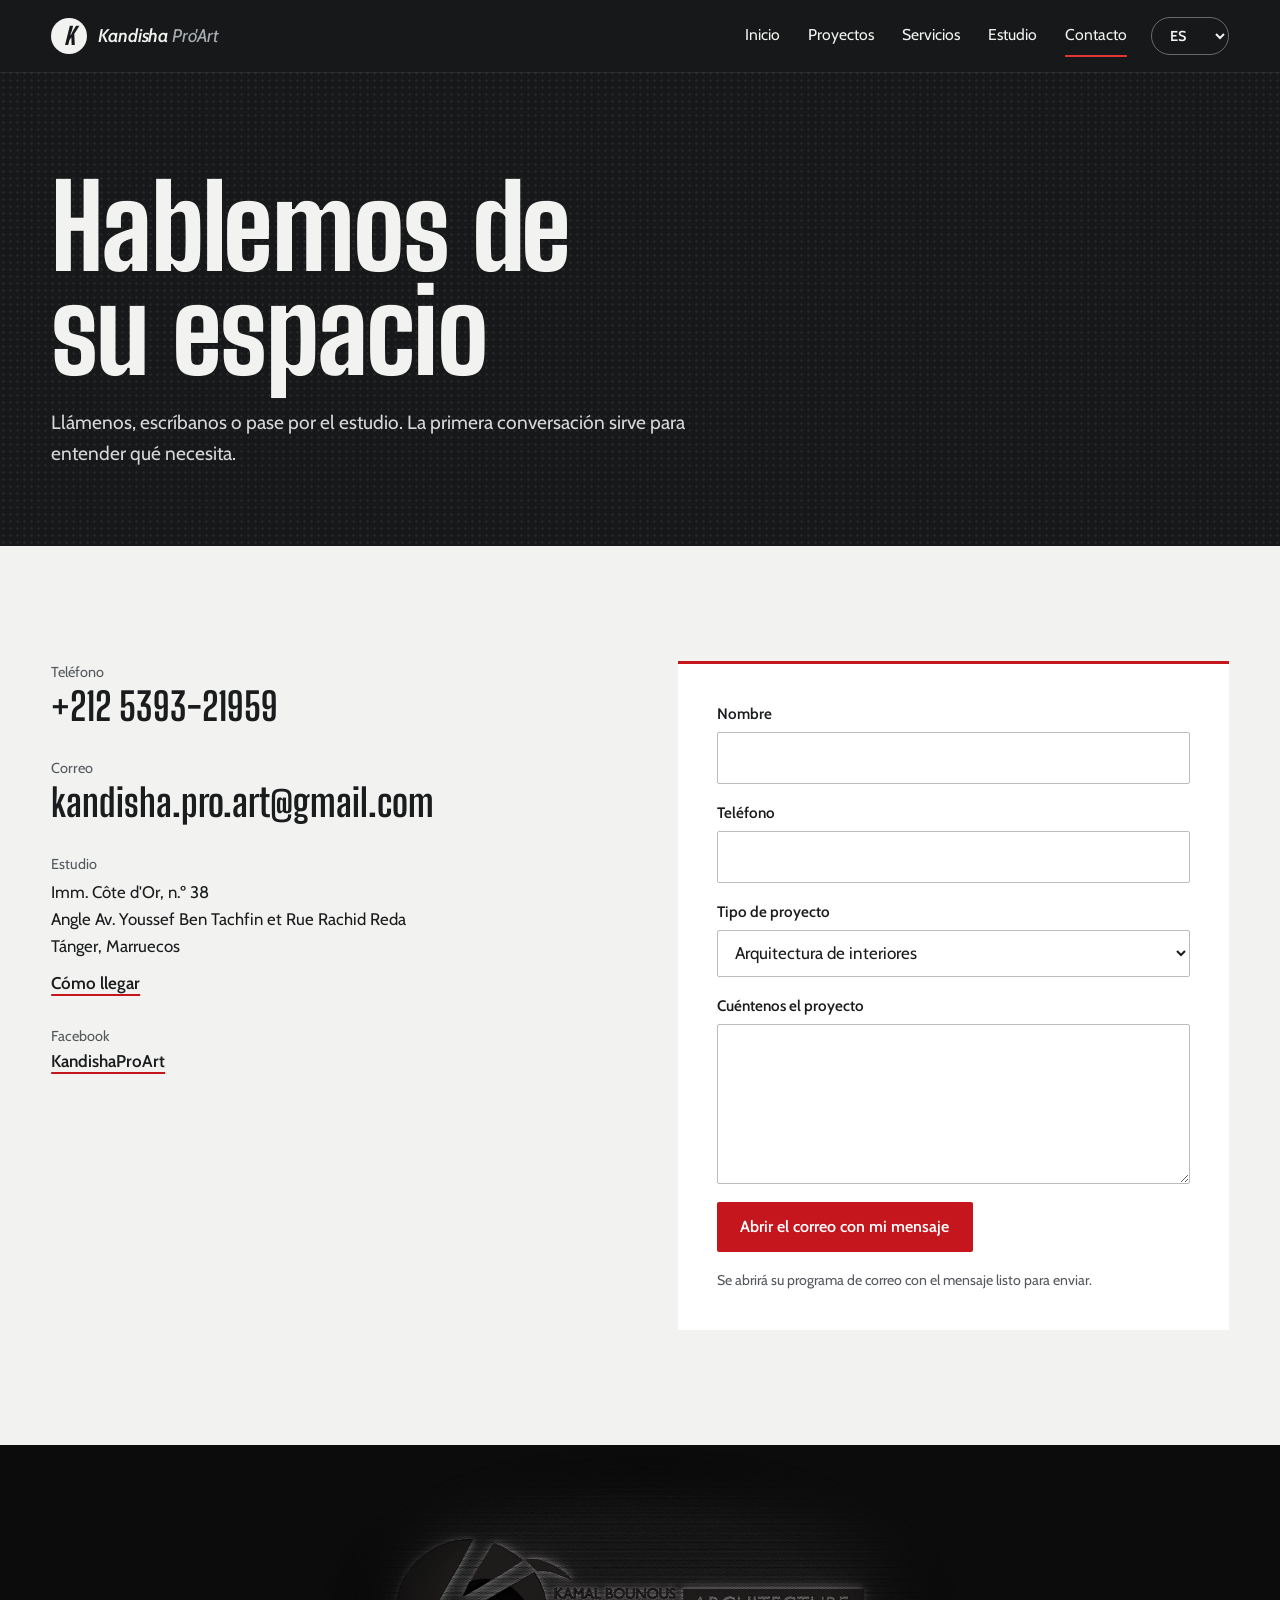
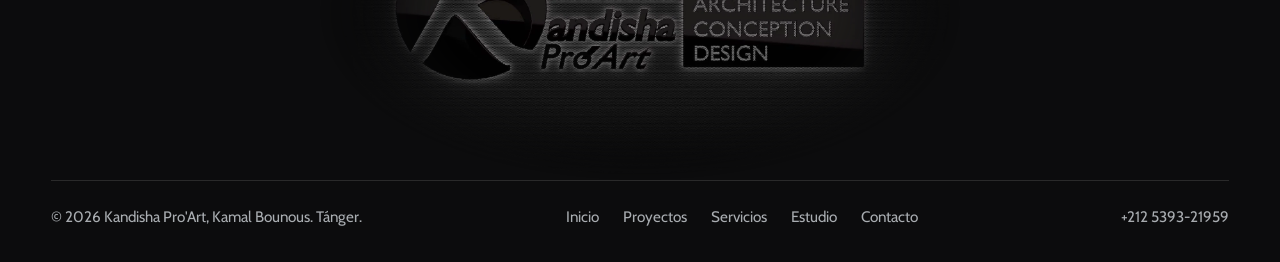
==== contacto.html @ 00650d78 "Web de Kandisha Pro'Art: cinco páginas, galería con visor y tres idiomas Sitio estático en español, " ====
<!doctype html>
<html lang="es">
<head>
<meta charset="utf-8">
<meta name="viewport" content="width=device-width, initial-scale=1">
<title>Contacto — Kandisha Pro'Art</title>
<meta name="description" content="Teléfono, correo y dirección de Kandisha Pro'Art en Tánger.">
<link rel="preconnect" href="https://fonts.googleapis.com">
<link rel="preconnect" href="https://fonts.gstatic.com" crossorigin>
<link href="https://fonts.googleapis.com/css2?family=Big+Shoulders+Display:wght@500;700;800&family=Cabin:ital,wght@0,400;0,500;0,600;1,400&family=Noto+Kufi+Arabic:wght@400;600;800&display=swap" rel="stylesheet">
<link rel="stylesheet" href="css/styles.css">
</head>
<body>
<a class="saltar" href="#contenido" data-i18n="skip">Saltar al contenido</a>

<header class="cabecera" id="cabecera">
  <a class="marca" href="index.html" aria-label="Kandisha Pro'Art, inicio">
    <span class="marca-k" aria-hidden="true">K</span>
    <span class="marca-texto">Kandisha <em>Pro'Art</em></span>
  </a>
  <nav class="nav" id="nav" aria-label="Principal">
    <a href="index.html" data-i18n="nav.home">Inicio</a>
    <a href="proyectos.html" data-i18n="nav.projects">Proyectos</a>
    <a href="servicios.html" data-i18n="nav.services">Servicios</a>
    <a href="estudio.html" data-i18n="nav.studio">Estudio</a>
    <a href="contacto.html" aria-current="page" data-i18n="nav.contact">Contacto</a>
  </nav>
  <select class="idioma" id="idioma" aria-label="Idioma / Langue / اللغة">
    <option value="es">ES</option>
    <option value="fr">FR</option>
    <option value="ar">عربي</option>
  </select>
  <button class="menu-boton" id="menu-boton" type="button" aria-expanded="false" aria-controls="nav" data-i18n="menu">Menú</button>
</header>

<main id="contenido">
  <section class="cabeza-pagina malla">
    <h1 data-i18n="con.h1">Hablemos de su espacio</h1>
    <p data-i18n="con.lead">Llámenos, escríbanos o pase por el estudio. La primera conversación sirve para entender qué necesita.</p>
  </section>

  <section class="seccion contacto">
    <ul class="contacto-lista">
      <li>
        <span data-i18n="con.phone">Teléfono</span>
        <a class="dato" href="tel:+212539321959">+212 5393-21959</a>
      </li>
      <li>
        <span data-i18n="con.mail">Correo</span>
        <a class="dato" href="mailto:kandisha.pro.art@gmail.com">kandisha.pro.art@gmail.com</a>
      </li>
      <li>
        <span data-i18n="con.addr">Estudio</span>
        <address>Imm. Côte d'Or, n.º 38<br>Angle Av. Youssef Ben Tachfin et Rue Rachid Reda<br><span data-i18n="con.city">Tánger, Marruecos</span></address>
        <a class="enlace" href="https://www.google.com/maps/search/?api=1&amp;query=Imm+C%C3%B4te+d%27Or+Avenue+Youssef+Ben+Tachfine+Tanger" target="_blank" rel="noopener" data-i18n="con.map">Cómo llegar</a>
      </li>
      <li>
        <span>Facebook</span>
        <a class="enlace" href="https://www.facebook.com/KandishaProArt/" target="_blank" rel="noopener">KandishaProArt</a>
      </li>
    </ul>

    <form class="formulario" id="formulario" novalidate>
      <div class="campo">
        <label for="f-nombre" data-i18n="form.name">Nombre</label>
        <input id="f-nombre" name="nombre" type="text" autocomplete="name" required>
      </div>
      <div class="campo">
        <label for="f-tel" data-i18n="form.tel">Teléfono</label>
        <input id="f-tel" name="telefono" type="tel" autocomplete="tel">
      </div>
      <div class="campo">
        <label for="f-tipo" data-i18n="form.type">Tipo de proyecto</label>
        <select id="f-tipo" name="tipo">
          <option data-i18n="s1.t">Arquitectura de interiores</option>
          <option data-i18n="s2.t">Diseño exterior</option>
          <option data-i18n="s3.t">Realización 3D</option>
          <option data-i18n="s4.t">Decoración</option>
          <option data-i18n="s5.t">Exposiciones</option>
          <option data-i18n="s6.t">Diseño web</option>
        </select>
      </div>
      <div class="campo">
        <label for="f-msg" data-i18n="form.msg">Cuéntenos el proyecto</label>
        <textarea id="f-msg" name="mensaje" rows="5" required></textarea>
      </div>
      <p class="form-error" id="form-error" role="alert" hidden data-i18n="form.error">Escriba su nombre y unas líneas sobre el proyecto.</p>
      <button class="boton boton-sello" type="submit" data-i18n="form.send">Abrir el correo con mi mensaje</button>
      <p class="form-nota" data-i18n="form.note">Se abrirá su programa de correo con el mensaje listo para enviar.</p>
    </form>
  </section>
</main>

<footer class="pie">
  <img class="pie-logo" src="assets/logo-kandisha.webp" width="2000" height="1047" loading="lazy" alt="Kamal Bounous, Kandisha Pro'Art: architecture, conception, design">
  <div class="pie-fila">
    <span data-i18n="foot">© 2026 Kandisha Pro'Art, Kamal Bounous. Tánger.</span>
    <nav class="pie-nav" aria-label="Pie">
      <a href="index.html" data-i18n="nav.home">Inicio</a>
      <a href="proyectos.html" data-i18n="nav.projects">Proyectos</a>
      <a href="servicios.html" data-i18n="nav.services">Servicios</a>
      <a href="estudio.html" data-i18n="nav.studio">Estudio</a>
      <a href="contacto.html" data-i18n="nav.contact">Contacto</a>
    </nav>
    <a href="tel:+212539321959">+212 5393-21959</a>
  </div>
</footer>

<script src="js/textos-fr.js" defer></script>
<script src="js/textos-ar.js" defer></script>
<script src="js/main.js" defer></script>
</body>
</html>
---- css/styles.css ----
/* Kandisha Pro'Art
   Carbón y malla perforada del logotipo, blanco de cal de Tánger, acero y rojo de sello. */

:root {
  --carbon: #17181a;
  --cal: #f2f3f1;
  --cal-2: #e4e6e3;
  --acero: #a9adb1;
  --tinta: #1b1c1e;
  --tinta-suave: #54585d;
  --sello: #c4161c;
  --sello-claro: #e2353a;

  --display: "Big Shoulders Display", "Arial Narrow", sans-serif;
  --texto: "Cabin", "Gill Sans", "Trebuchet MS", sans-serif;

  --borde: clamp(1.25rem, 4vw, 4rem);
  --ancho: 82rem;
  --lado: max(var(--borde), calc((100vw - var(--ancho)) / 2 + var(--borde)));
}

*, *::before, *::after { box-sizing: border-box; }

html { scroll-behavior: smooth; scroll-padding-top: 4.5rem; }

body {
  margin: 0;
  background: var(--cal);
  color: var(--tinta);
  font-family: var(--texto);
  font-size: 1.0625rem;
  line-height: 1.6;
  -webkit-font-smoothing: antialiased;
}

img { display: block; max-width: 100%; height: auto; }

h1, h2, h3 {
  font-family: var(--display);
  font-weight: 800;
  line-height: 0.95;
  margin: 0;
  text-wrap: balance;
}
h2 { font-size: clamp(2.5rem, 6vw, 4.75rem); letter-spacing: -0.01em; }

p { margin: 0; max-width: 62ch; }
a { color: inherit; }

:focus-visible { outline: 3px solid var(--sello-claro); outline-offset: 3px; }

.saltar {
  position: absolute;
  inset-inline-start: 1rem;
  top: -4rem;
  z-index: 100;
  background: var(--cal);
  color: var(--tinta);
  padding: 0.6rem 1rem;
}
.saltar:focus { top: 1rem; }

/* La malla perforada del logotipo */
.malla {
  background-color: var(--carbon);
  background-image: radial-gradient(rgba(255, 255, 255, 0.06) 1px, transparent 1.5px);
  background-size: 7px 7px;
  color: var(--cal);
}

.seccion { padding: clamp(4rem, 9vw, 7.5rem) var(--lado); }
.seccion-blanca { background: #fff; }

.enlace {
  font-weight: 600;
  text-decoration-color: var(--sello);
  text-decoration-thickness: 2px;
  text-underline-offset: 0.3em;
}
.enlace:hover { color: var(--sello); }
.malla .enlace:hover { color: #fff; text-decoration-color: var(--sello-claro); }

/* ---------- Cabecera ---------- */

.cabecera {
  position: fixed;
  inset: 0 0 auto 0;
  z-index: 50;
  display: flex;
  align-items: center;
  gap: 1.5rem;
  padding: 0.9rem var(--borde);
  color: var(--cal);
  background: rgba(23, 24, 26, 0.96);
  box-shadow: 0 1px 0 rgba(255, 255, 255, 0.08);
}

.marca {
  display: flex;
  align-items: center;
  gap: 0.65rem;
  text-decoration: none;
  margin-inline-end: auto;
}
.marca-k {
  display: grid;
  place-items: center;
  width: 2.25rem;
  height: 2.25rem;
  border-radius: 50%;
  background: var(--cal);
  color: var(--carbon);
  font-family: var(--display);
  font-weight: 800;
  font-size: 1.5rem;
  font-style: italic;
  line-height: 1;
}
.marca-texto { font-weight: 600; font-style: italic; font-size: 1.15rem; letter-spacing: -0.01em; }
.marca-texto em { font-weight: 400; color: var(--acero); }

.nav { display: flex; gap: 1.75rem; }
.nav a {
  text-decoration: none;
  font-size: 0.98rem;
  padding: 0.5rem 0;
  border-bottom: 2px solid transparent;
}
.nav a:hover, .nav a[aria-current="page"] { border-bottom-color: var(--sello-claro); }

.idioma option { color: #111; background: #fff; }
select.idioma { padding-inline: 0.9rem 0.6rem; }

.idioma, .menu-boton {
  font: 600 0.9rem var(--texto);
  color: inherit;
  background: none;
  border: 1px solid rgba(255, 255, 255, 0.35);
  border-radius: 999px;
  padding: 0.5rem 1rem;
  cursor: pointer;
}
.idioma:hover, .menu-boton:hover { border-color: var(--cal); }
.menu-boton { display: none; }

/* ---------- Botones ---------- */

.boton {
  display: inline-block;
  font: 600 1rem var(--texto);
  text-decoration: none;
  padding: 0.9rem 1.4rem;
  border-radius: 2px;
  border: 1.5px solid transparent;
  cursor: pointer;
  transition: background-color 0.15s, border-color 0.15s;
}
.boton-sello { background: var(--sello); color: #fff; }
.boton-sello:hover { background: #a51217; }
.boton-linea { border-color: rgba(255, 255, 255, 0.4); color: var(--cal); }
.boton-linea:hover { border-color: var(--cal); }
.acciones { display: flex; flex-wrap: wrap; gap: 0.75rem; margin-top: 2rem; }

/* ---------- Portada (inicio) ---------- */

.portada {
  display: grid;
  grid-template-columns: minmax(0, 5fr) minmax(0, 7fr);
  min-height: 100svh;
}
.portada-texto {
  align-self: end;
  padding-block: 7rem clamp(2.5rem, 6vh, 4rem);
  padding-inline: var(--borde) clamp(1.5rem, 3vw, 3rem);
}
.portada h1 {
  font-size: clamp(3.25rem, 6.6vw, 6.75rem);
  line-height: 0.9;
  letter-spacing: -0.015em;
}
.portada-sub { margin-top: 1.5rem; font-size: 1.15rem; color: #d5d7d9; max-width: 30rem; }
.portada-foto { margin: 0; position: relative; min-height: 20rem; }
.portada-foto img { position: absolute; inset: 0; width: 100%; height: 100%; object-fit: cover; }

/* ---------- Cabeza de páginas interiores ---------- */

.cabeza-pagina { padding: clamp(8rem, 16vw, 11rem) var(--lado) clamp(3rem, 6vw, 5rem); }
.cabeza-pagina h1 {
  font-size: clamp(3.25rem, 9vw, 7.5rem);
  line-height: 0.9;
  letter-spacing: -0.015em;
  max-width: 14ch;
}
.cabeza-pagina p { margin-top: 1.5rem; font-size: 1.2rem; color: #d5d7d9; max-width: 52ch; }

/* ---------- Declaración ---------- */

.declaracion {
  display: grid;
  grid-template-columns: minmax(0, 7fr) minmax(0, 5fr);
  gap: clamp(2rem, 5vw, 5rem);
  align-items: end;
}
.declaracion-frase {
  font-family: var(--display);
  font-weight: 700;
  font-size: clamp(2.25rem, 5.2vw, 4.5rem);
  line-height: 1;
  max-width: 16ch;
  text-wrap: balance;
}
.declaracion-texto { color: var(--tinta-suave); font-size: 1.15rem; }

/* ---------- Encabezado de sección con enlace ---------- */

.fila-titulo {
  display: flex;
  flex-wrap: wrap;
  align-items: end;
  justify-content: space-between;
  gap: 1.25rem 2rem;
  margin-bottom: clamp(2rem, 4vw, 3rem);
}

/* ---------- Obras ---------- */

.obra { margin: 0; }
.obra[hidden] { display: none; }
.obra img { width: 100%; object-fit: cover; background: var(--cal-2); }
.obra figcaption {
  display: flex;
  justify-content: space-between;
  align-items: baseline;
  gap: 0.25rem 1rem;
  padding: 0.7rem 0 0.5rem;
  font-weight: 600;
  line-height: 1.3;
}
.obra figcaption small { font-weight: 400; font-size: 0.88rem; color: var(--tinta-suave); white-space: nowrap; }

.obras-grandes {
  display: grid;
  grid-template-columns: repeat(2, minmax(0, 1fr));
  gap: 1rem 0.75rem;
}
.obras-grandes .obra img { aspect-ratio: 5 / 4; }
.obras-grandes .obra-panoramica { grid-column: 1 / -1; }
.obras-grandes .obra-panoramica img { aspect-ratio: 16 / 9; }

.obras-pequenas {
  display: grid;
  grid-template-columns: repeat(5, minmax(0, 1fr));
  gap: 1rem 0.75rem;
  margin-top: 1.5rem;
}
.obras-pequenas .obra img { aspect-ratio: 1; }
.obras-pequenas .obra figcaption { display: block; font-size: 0.95rem; }
.obras-pequenas .obra figcaption small { display: block; }

.filtros { display: flex; flex-wrap: wrap; gap: 0.5rem; }
.filtro {
  font: 600 0.98rem var(--texto);
  color: var(--tinta);
  background: none;
  border: 1.5px solid #c9ccce;
  border-radius: 999px;
  padding: 0.6rem 1.2rem;
  cursor: pointer;
}
.filtro:hover { border-color: var(--tinta); }
.filtro[aria-pressed="true"] { background: var(--tinta); border-color: var(--tinta); color: #fff; }

/* ---------- Servicios ---------- */

.servicios-lista {
  list-style: none;
  margin: 0;
  padding: 0;
  border-top: 2px solid var(--tinta);
}
.servicios-lista li {
  display: grid;
  grid-template-columns: minmax(0, 7fr) minmax(0, 5fr);
  gap: clamp(1rem, 5vw, 5rem);
  align-items: baseline;
  padding: 1.5rem 0;
  border-bottom: 1px solid var(--cal-2);
}
.servicios-lista h3 { font-size: clamp(1.9rem, 4vw, 3.25rem); font-weight: 700; line-height: 1; }
.servicios-lista p { color: var(--tinta-suave); }

.servicio {
  display: grid;
  grid-template-columns: minmax(0, 5fr) minmax(0, 4fr) minmax(0, 3fr);
  gap: clamp(1.25rem, 4vw, 4rem);
  align-items: start;
  padding: clamp(2rem, 4vw, 3rem) 0;
  border-top: 1px solid #c9ccce;
}
.servicio:first-child { border-top: 2px solid var(--tinta); }
.servicio h2 { font-size: clamp(2.25rem, 4.6vw, 3.75rem); font-weight: 700; }
.servicio p { color: var(--tinta-suave); }
.servicio ul { margin: 0; padding: 0; list-style: none; }
.servicio ul li { padding: 0.45rem 0; border-bottom: 1px solid var(--cal-2); font-weight: 500; }
.servicio ul li:first-child { padding-top: 0; }

/* ---------- Proceso ---------- */

.pasos {
  list-style: none;
  counter-reset: paso;
  display: grid;
  grid-template-columns: repeat(4, minmax(0, 1fr));
  gap: clamp(1.25rem, 3vw, 2.5rem);
  margin: clamp(2.5rem, 5vw, 4rem) 0 0;
  padding: 0;
}
.pasos li { counter-increment: paso; border-top: 1px solid rgba(255, 255, 255, 0.3); padding-top: 1rem; }
.pasos li::before {
  content: counter(paso);
  display: block;
  font-family: var(--display);
  font-weight: 500;
  font-size: clamp(3.5rem, 6vw, 5.5rem);
  line-height: 1;
  color: var(--acero);
}
.pasos h3 { font-size: 1.9rem; font-weight: 700; margin: 0.75rem 0 0.5rem; }
.pasos p { color: #c9cccf; font-size: 1rem; }

/* ---------- Estudio ---------- */

.estudio {
  display: grid;
  grid-template-columns: minmax(0, 7fr) minmax(0, 4fr);
  gap: clamp(2rem, 6vw, 6rem);
  align-items: center;
}
.estudio h2 { max-width: 14ch; }
.estudio-texto > p { margin-top: 1.5rem; font-size: 1.15rem; color: var(--tinta-suave); }
.datos { display: flex; flex-wrap: wrap; gap: 2rem 3.5rem; margin: 2.5rem 0 2rem; }
.datos dt { font-family: var(--display); font-weight: 800; font-size: clamp(3rem, 6vw, 4.5rem); line-height: 1; }
.datos dd { margin: 0.4rem 0 0; max-width: 17ch; color: var(--tinta-suave); }
.sello { width: min(100%, 22rem); justify-self: center; mix-blend-mode: multiply; transform: rotate(-7deg); }

.principios {
  display: grid;
  grid-template-columns: repeat(3, minmax(0, 1fr));
  gap: clamp(1.5rem, 4vw, 3.5rem);
  margin-top: clamp(2rem, 4vw, 3rem);
}
.principios h3 { font-size: clamp(1.75rem, 3vw, 2.4rem); font-weight: 700; line-height: 1; }
.principios p { margin-top: 0.75rem; color: var(--tinta-suave); }

.foto-ancha { margin: 0; }
.foto-ancha img { width: 100%; aspect-ratio: 16 / 8; object-fit: cover; }

/* ---------- Llamada final ---------- */

.llamada {
  display: flex;
  flex-wrap: wrap;
  align-items: end;
  justify-content: space-between;
  gap: 2rem 3rem;
}
.llamada p { margin-top: 1.25rem; color: #d5d7d9; max-width: 44ch; }
.llamada-tel {
  display: block;
  font-family: var(--display);
  font-weight: 700;
  font-size: clamp(2rem, 4vw, 3rem);
  line-height: 1.1;
  text-decoration: none;
  margin-bottom: 1.25rem;
}
.llamada-tel:hover { color: #fff; }

/* ---------- Contacto ---------- */

.contacto {
  display: grid;
  grid-template-columns: minmax(0, 1fr) minmax(0, 1fr);
  gap: clamp(2.5rem, 6vw, 6rem);
}
.contacto-lista { list-style: none; margin: 0; padding: 0; display: grid; gap: 1.75rem; align-content: start; }
.contacto-lista > li > span { display: block; font-size: 0.9rem; color: var(--tinta-suave); }
.contacto-lista a.dato {
  font-family: var(--display);
  font-weight: 700;
  font-size: clamp(1.6rem, 3vw, 2.4rem);
  line-height: 1.15;
  text-decoration: none;
  overflow-wrap: anywhere;
}
.contacto-lista a.dato:hover { color: var(--sello); }
.contacto-lista address { font-style: normal; font-size: 1.05rem; margin: 0.2rem 0 0.6rem; }

.formulario {
  display: grid;
  gap: 1.1rem;
  align-content: start;
  background: #fff;
  border-top: 3px solid var(--sello);
  padding: clamp(1.5rem, 3vw, 2.5rem);
}
.campo { display: grid; gap: 0.35rem; }
.campo label { font-weight: 600; font-size: 0.95rem; }
.campo input, .campo select, .campo textarea {
  font: inherit;
  color: var(--tinta);
  background: #fff;
  border: 1.5px solid #b9bdc0;
  border-radius: 2px;
  padding: 0.7rem 0.8rem;
  width: 100%;
}
.campo textarea { resize: vertical; }
.campo [aria-invalid="true"] { border-color: var(--sello); }
.form-error { color: var(--sello); font-weight: 600; }
.form-nota { font-size: 0.88rem; color: var(--tinta-suave); }
.formulario .boton { justify-self: start; }

/* ---------- Pie ---------- */

.pie {
  background: #0c0c0d;
  color: var(--acero);
  padding: 0 var(--lado) 2rem;
  font-size: 0.95rem;
}
.pie-logo {
  width: min(100%, 40rem);
  margin: 0 auto;
  -webkit-mask-image: radial-gradient(closest-side, #000 60%, transparent);
  mask-image: radial-gradient(closest-side, #000 60%, transparent);
}
.pie-fila {
  display: flex;
  flex-wrap: wrap;
  justify-content: space-between;
  gap: 1rem 2.5rem;
  border-top: 1px solid rgba(255, 255, 255, 0.12);
  padding-top: 1.5rem;
}
.pie-nav { display: flex; flex-wrap: wrap; gap: 0.5rem 1.5rem; }
.pie a { text-decoration: none; }
.pie a:hover { color: #fff; }

/* ---------- Muro de proyectos y visor ---------- */

.obras-muro { column-count: 3; column-gap: 0.75rem; }
.obras-muro .obra { break-inside: avoid; margin-bottom: 0.5rem; }
.obras-muro .obra img { height: auto; }

.obra-abrir {
  display: block;
  width: 100%;
  padding: 0;
  border: 0;
  background: none;
  cursor: zoom-in;
}
.obra-abrir img { transition: filter 0.15s; }
.obra-abrir:hover img { filter: brightness(0.88); }

.titulo-menor { font-size: clamp(2rem, 4vw, 3rem); margin-top: clamp(2.5rem, 5vw, 4rem); }
.titulo-menor[hidden] { display: none; }

.visor {
  width: 100vw;
  height: 100dvh;
  max-width: none;
  max-height: none;
  margin: 0;
  padding: 0;
  border: 0;
  background: rgba(12, 12, 13, 0.97);
  color: var(--cal);
}
.visor[open] { display: grid; grid-template-rows: auto minmax(0, 1fr) auto; }
.visor::backdrop { background: #0c0c0d; }
.visor-barra, .visor-pie {
  display: flex;
  align-items: center;
  justify-content: space-between;
  gap: 1rem;
  padding: 1rem var(--borde);
}
.visor-foto { position: relative; min-height: 0; margin: 0 var(--borde); }
.visor-foto img { position: absolute; inset: 0; width: 100%; height: 100%; object-fit: contain; }
.visor-pie p { flex: 1; text-align: center; font-weight: 600; max-width: none; }
.visor-boton {
  font: 600 0.98rem var(--texto);
  color: var(--cal);
  background: none;
  border: 1px solid rgba(255, 255, 255, 0.35);
  border-radius: 2px;
  padding: 0.7rem 1.1rem;
  cursor: pointer;
}
.visor-boton:hover { border-color: var(--cal); }

/* ---------- Árabe: tipografía propia y lectura de derecha a izquierda ---------- */

:lang(ar) {
  --display: "Noto Kufi Arabic", "Segoe UI", Tahoma, sans-serif;
  --texto: "Noto Kufi Arabic", "Segoe UI", Tahoma, sans-serif;
}
:lang(ar) body { line-height: 1.9; }
:lang(ar) h1, :lang(ar) h2, :lang(ar) h3,
:lang(ar) .declaracion-frase { line-height: 1.35; letter-spacing: 0; }
:lang(ar) h2 { font-size: clamp(2rem, 4.4vw, 3.4rem); }
:lang(ar) .portada h1 { font-size: clamp(2.4rem, 4.6vw, 4.6rem); line-height: 1.3; }
:lang(ar) .cabeza-pagina h1 { font-size: clamp(2.6rem, 6vw, 5rem); line-height: 1.3; }
:lang(ar) .declaracion-frase { font-size: clamp(1.8rem, 3.6vw, 3rem); }
:lang(ar) .servicios-lista h3, :lang(ar) .servicio h2 { font-size: clamp(1.6rem, 3vw, 2.5rem); }
:lang(ar) .pasos h3, :lang(ar) .principios h3 { font-size: 1.5rem; line-height: 1.4; }
:lang(ar) .marca-texto { font-family: "Cabin", sans-serif; }

/* Teléfono, correo y dirección se leen siempre de izquierda a derecha */
a[href^="tel:"], a[href^="mailto:"], address { direction: ltr; unicode-bidi: isolate; }
:lang(ar) .llamada-tel, :lang(ar) address { text-align: right; }
:lang(ar) .marca, :lang(ar) .contacto-lista a.dato { font-family: "Big Shoulders Display", sans-serif; }

/* ---------- Adaptación ---------- */

@media (max-width: 60rem) {
  .menu-boton { display: block; }
  .nav {
    display: none;
    position: absolute;
    inset: 100% 0 auto 0;
    flex-direction: column;
    gap: 0;
    padding: 0.5rem var(--borde) 1.25rem;
    background: rgba(23, 24, 26, 0.98);
  }
  .cabecera.abierta .nav { display: flex; }
  .nav a { font-size: 1.25rem; padding: 0.8rem 0; border-bottom: 1px solid rgba(255, 255, 255, 0.12); }

  .portada { grid-template-columns: minmax(0, 1fr); min-height: 0; }
  .portada-texto { padding-block: 7rem 2.5rem; padding-inline: var(--borde); }
  .portada-foto { aspect-ratio: 4 / 3; }

  .declaracion, .estudio, .contacto { grid-template-columns: minmax(0, 1fr); }
  .servicios-lista li { grid-template-columns: minmax(0, 1fr); gap: 0.5rem; }
  .servicio { grid-template-columns: minmax(0, 1fr); gap: 1rem; }
  .obras-pequenas { grid-template-columns: repeat(3, minmax(0, 1fr)); }
  .obras-muro { column-count: 2; }
  .pasos { grid-template-columns: repeat(2, minmax(0, 1fr)); }
  .principios { grid-template-columns: minmax(0, 1fr); }
  .sello { width: 14rem; }
}

@media (max-width: 38rem) {
  .obras-grandes { grid-template-columns: minmax(0, 1fr); }
  .obras-grandes .obra-panoramica img { aspect-ratio: 4 / 3; }
  .obras-pequenas { grid-template-columns: repeat(2, minmax(0, 1fr)); }
  .obras-muro { column-count: 1; }
  .visor-pie p { display: none; }
  .marca-texto em { display: none; }
  .pasos { grid-template-columns: minmax(0, 1fr); }
  .marca-texto { font-size: 1.05rem; }
  .cabecera { gap: 0.6rem; }
}

@media (prefers-reduced-motion: reduce) {
  html { scroll-behavior: auto; }
  * { transition: none !important; }
}
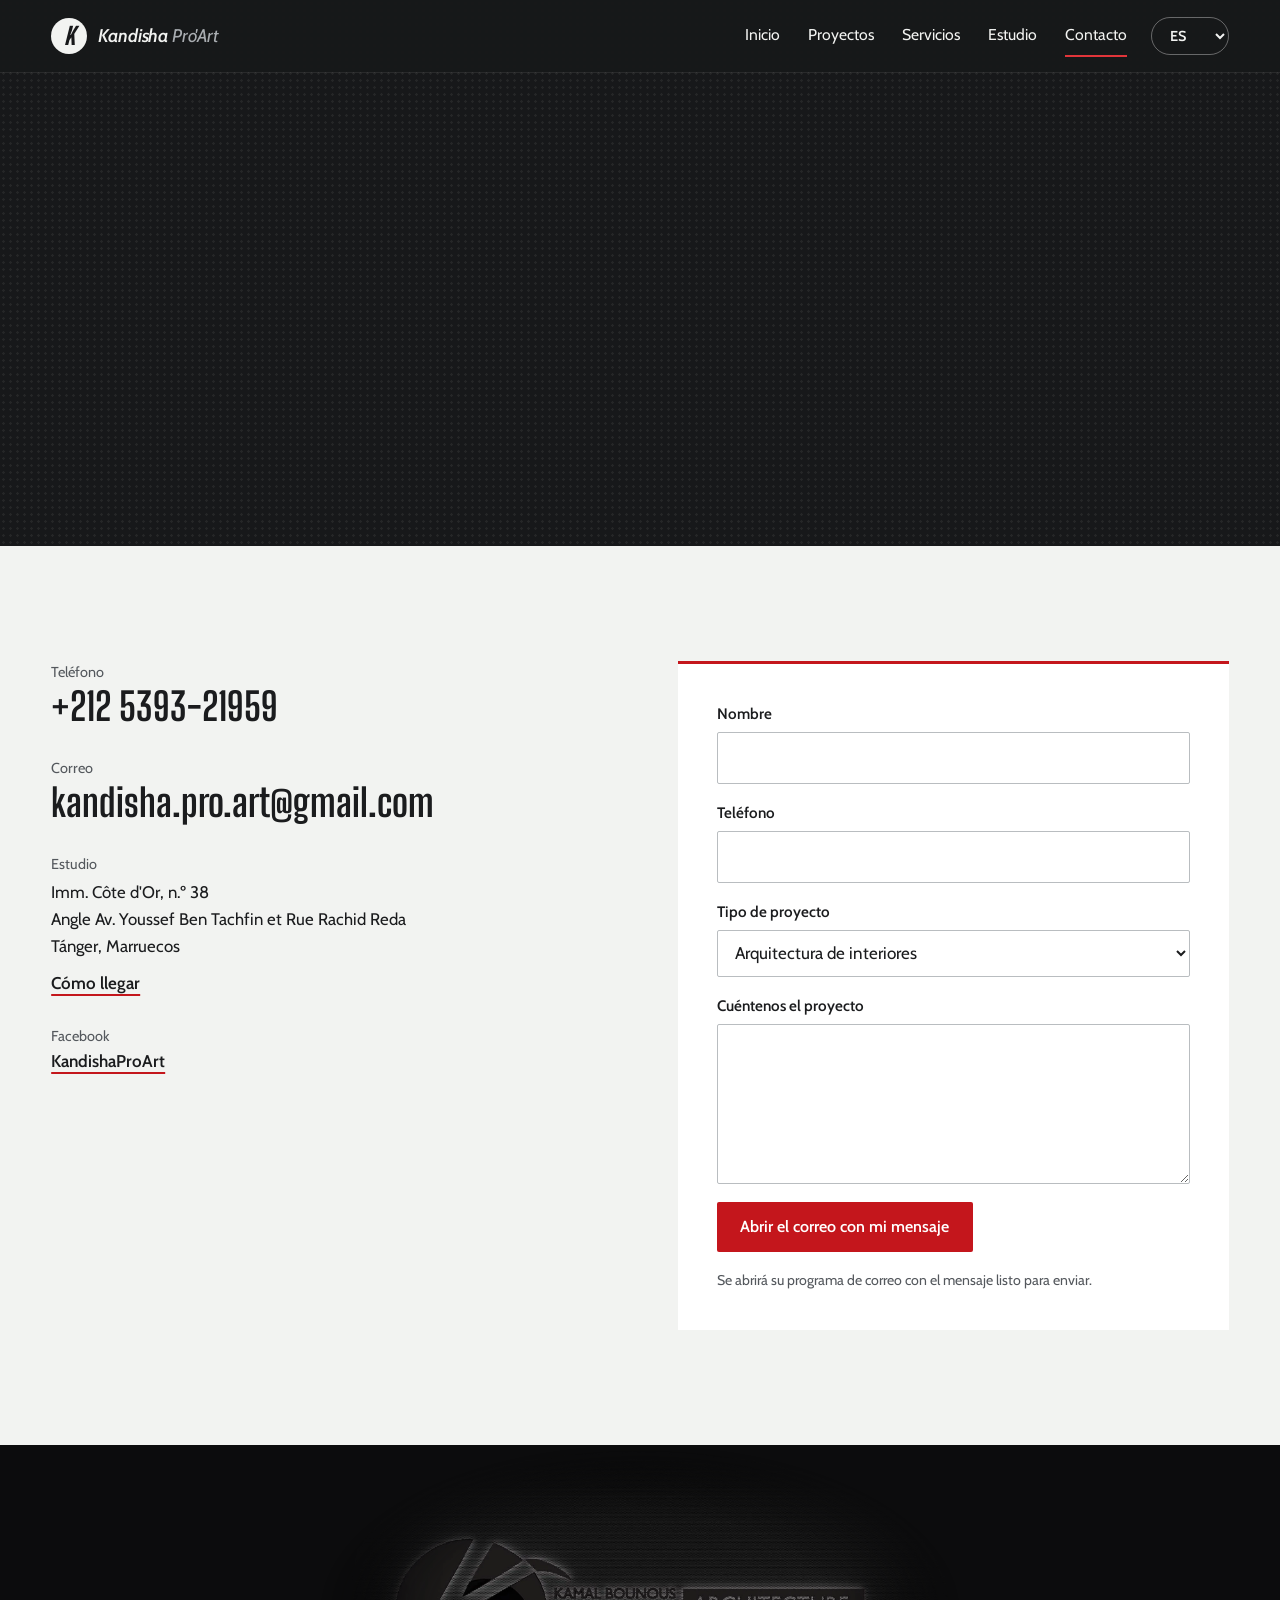
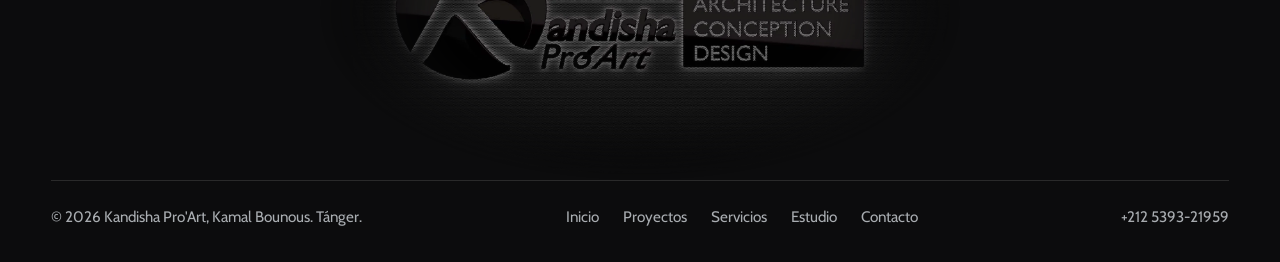
==== commit 46e67914: "Pantalla de carga, animaciones y fotos sin recortar el logotipo - Pantalla de carga con alzado traza" ====
--- a/contacto.html
+++ b/contacto.html
@@ -9,8 +9,50 @@
 <link rel="preconnect" href="https://fonts.gstatic.com" crossorigin>
 <link href="https://fonts.googleapis.com/css2?family=Big+Shoulders+Display:wght@500;700;800&family=Cabin:ital,wght@0,400;0,500;0,600;1,400&family=Noto+Kufi+Arabic:wght@400;600;800&display=swap" rel="stylesheet">
 <link rel="stylesheet" href="css/styles.css">
+<link rel="stylesheet" href="css/motion.css">
+<script>
+// Decide antes de pintar si hay animaciones y qué entrada toca: carga completa o telón corto
+(function (r) {
+  if (window.matchMedia("(prefers-reduced-motion: reduce)").matches) return;
+  var visto = false;
+  try { visto = !!sessionStorage.getItem("kandisha-visto"); } catch (e) {}
+  r.classList.add("anim", visto ? "entrada-corta" : "entrada-larga");
+})(document.documentElement);
+</script>
 </head>
 <body>
+<div class="carga malla" id="carga" aria-hidden="true">
+  <svg class="carga-dibujo" viewBox="-4 20 320 150" role="presentation">
+    <path pathLength="1" style="--d:0" d="M8 162 H312"/>
+    <path pathLength="1" style="--d:1" d="M40 82 H192 V98 H40 Z"/>
+    <path pathLength="1" style="--d:2" d="M48 98 V162"/>
+    <path pathLength="1" style="--d:3" d="M176 98 V162"/>
+    <path pathLength="1" style="--d:4" d="M152 60 H300"/>
+    <path pathLength="1" style="--d:5" d="M192 60 V82"/>
+    <path pathLength="1" style="--d:6" d="M290 60 V162"/>
+    <path pathLength="1" style="--d:7" d="M214 30 H250 V162"/>
+    <path pathLength="1" style="--d:8" d="M214 30 V162"/>
+    <path class="fino" pathLength="1" style="--d:9" d="M223 30 V162"/>
+    <path class="fino" pathLength="1" style="--d:10" d="M232 30 V162"/>
+    <path class="fino" pathLength="1" style="--d:11" d="M241 30 V162"/>
+    <path class="fino" pathLength="1" style="--d:12" d="M258 112 H284 V162"/>
+    <path class="fino" pathLength="1" style="--d:13" d="M258 112 V162"/>
+    <path class="fino" pathLength="1" style="--d:14" d="M271 112 V162"/>
+    <path class="fino" pathLength="1" style="--d:15" d="M70 162 V128 H150 V162"/>
+    <path class="fino" pathLength="1" style="--d:16" d="M22 162 C22 138 20 120 18 104"/>
+    <path class="fino" pathLength="1" style="--d:17" d="M18 104 C8 94 2 98 -2 106"/>
+    <path class="fino" pathLength="1" style="--d:18" d="M18 104 C28 92 36 96 40 104"/>
+    <path class="fino" pathLength="1" style="--d:19" d="M18 104 C14 90 6 86 0 88"/>
+    <path class="fino" pathLength="1" style="--d:20" d="M18 104 C24 88 32 86 37 90"/>
+  </svg>
+  <div class="carga-barra"></div>
+  <div class="carga-pie">
+    <span class="carga-marca">Kandisha <em>Pro'Art</em></span>
+    <span class="carga-num" id="carga-num">0</span>
+  </div>
+</div>
+<div class="telon" aria-hidden="true"></div>
+
 <a class="saltar" href="#contenido" data-i18n="skip">Saltar al contenido</a>
 
 <header class="cabecera" id="cabecera">
@@ -109,5 +151,6 @@
 <script src="js/textos-fr.js" defer></script>
 <script src="js/textos-ar.js" defer></script>
 <script src="js/main.js" defer></script>
+<script src="js/motion.js" defer></script>
 </body>
 </html>
--- a/css/styles.css
+++ b/css/styles.css
@@ -180,7 +180,7 @@
 }
 .portada-sub { margin-top: 1.5rem; font-size: 1.15rem; color: #d5d7d9; max-width: 30rem; }
 .portada-foto { margin: 0; position: relative; min-height: 20rem; }
-.portada-foto img { position: absolute; inset: 0; width: 100%; height: 100%; object-fit: cover; }
+.portada-foto img { position: absolute; inset: 0; width: 100%; height: 100%; object-fit: cover; object-position: left bottom; }
 
 /* ---------- Cabeza de páginas interiores ---------- */
 
@@ -238,14 +238,10 @@
 }
 .obra figcaption small { font-weight: 400; font-size: 0.88rem; color: var(--tinta-suave); white-space: nowrap; }
 
-.obras-grandes {
-  display: grid;
-  grid-template-columns: repeat(2, minmax(0, 1fr));
-  gap: 1rem 0.75rem;
-}
-.obras-grandes .obra img { aspect-ratio: 5 / 4; }
-.obras-grandes .obra-panoramica { grid-column: 1 / -1; }
-.obras-grandes .obra-panoramica img { aspect-ratio: 16 / 9; }
+/* Cada foto conserva su proporción (--ar = ancho / alto) y todas igualan la altura */
+.obras-grandes { display: flex; gap: 1rem 0.75rem; }
+.obras-grandes .obra { flex: var(--ar, 1) 1 0; min-width: 0; }
+.obras-grandes .obra img { height: auto; }
 
 .obras-pequenas {
   display: grid;
@@ -353,7 +349,7 @@
 .principios p { margin-top: 0.75rem; color: var(--tinta-suave); }
 
 .foto-ancha { margin: 0; }
-.foto-ancha img { width: 100%; aspect-ratio: 16 / 8; object-fit: cover; }
+.foto-ancha img { width: 100%; aspect-ratio: 16 / 8; object-fit: cover; object-position: left bottom; }
 
 /* ---------- Llamada final ---------- */
 
@@ -554,8 +550,8 @@
 }
 
 @media (max-width: 38rem) {
-  .obras-grandes { grid-template-columns: minmax(0, 1fr); }
-  .obras-grandes .obra-panoramica img { aspect-ratio: 4 / 3; }
+  .obras-grandes { flex-direction: column; }
+  .obras-grandes .obra { flex: none; }
   .obras-pequenas { grid-template-columns: repeat(2, minmax(0, 1fr)); }
   .obras-muro { column-count: 1; }
   .visor-pie p { display: none; }
--- a/css/motion.css
+++ b/css/motion.css
@@ -0,0 +1,218 @@
+/* =====================================================================
+   MOVIMIENTO
+   Casi todo depende de clases que solo existen si el visitante no ha
+   pedido reducir el movimiento (html.anim la pone un script en <head>,
+   html.mov la pone js/motion.js).
+   ===================================================================== */
+
+/* ---------- Pantalla de carga ---------- */
+
+.carga, .telon { display: none; }
+
+html.entrada-larga .carga {
+  display: grid;
+  place-content: center;
+  justify-items: center;
+  gap: 1.75rem;
+  position: fixed;
+  inset: 0;
+  z-index: 200;
+  padding: var(--borde);
+  clip-path: inset(0 0 0 0);
+  transition: clip-path 0.9s cubic-bezier(0.76, 0, 0.24, 1);
+  /* si el script fallara, la pantalla se retira sola */
+  animation: carga-emergencia 0.01s 7s forwards;
+}
+html.entrada-larga .carga.fuera { clip-path: inset(0 0 100% 0); }
+html.entrada-larga:not(.lista) body { overflow: hidden; }
+@keyframes carga-emergencia { to { visibility: hidden; } }
+
+.carga-dibujo { width: min(80vw, 34rem); height: auto; overflow: visible; }
+.carga-dibujo path {
+  fill: none;
+  stroke: var(--cal);
+  stroke-width: 1.4;
+  stroke-linecap: round;
+  stroke-linejoin: round;
+  stroke-dasharray: 1;
+  stroke-dashoffset: 1;
+  animation: trazo 1.1s cubic-bezier(0.6, 0, 0.2, 1) forwards;
+  animation-delay: calc(var(--d, 0) * 0.07s);
+}
+.carga-dibujo .fino { stroke: var(--acero); stroke-width: 1; }
+@keyframes trazo { to { stroke-dashoffset: 0; } }
+
+.carga-pie {
+  display: flex;
+  align-items: baseline;
+  justify-content: space-between;
+  gap: 2rem;
+  width: min(80vw, 34rem);
+  direction: ltr;
+}
+.carga-marca { font-family: "Cabin", sans-serif; font-style: italic; font-weight: 600; font-size: 1.1rem; }
+.carga-marca em { font-weight: 400; color: var(--acero); }
+.carga-num {
+  font-family: "Big Shoulders Display", sans-serif;
+  font-weight: 800;
+  font-size: 3.25rem;
+  line-height: 1;
+  font-variant-numeric: tabular-nums;
+}
+.carga-barra { width: min(80vw, 34rem); height: 2px; background: rgba(255, 255, 255, 0.16); direction: ltr; }
+.carga-barra::after {
+  content: "";
+  display: block;
+  height: 100%;
+  background: var(--sello-claro);
+  transform: scaleX(var(--p, 0));
+  transform-origin: left;
+}
+.carga > * { transition: transform 0.9s cubic-bezier(0.76, 0, 0.24, 1); }
+.carga.fuera > * { transform: translateY(-4rem); }
+
+/* ---------- Telón entre páginas ---------- */
+
+html.entrada-corta .telon, html.saliendo .telon {
+  display: block;
+  position: fixed;
+  inset: 0;
+  z-index: 200;
+  background: var(--carbon);
+}
+html.entrada-corta .telon { animation: telon-fuera 0.55s cubic-bezier(0.76, 0, 0.24, 1) 0.05s forwards; }
+html.saliendo .telon { animation: telon-dentro 0.34s cubic-bezier(0.76, 0, 0.24, 1) forwards; }
+@keyframes telon-fuera { to { transform: translateY(-100%); } }
+@keyframes telon-dentro { from { transform: translateY(100%); } to { transform: none; } }
+
+/* ---------- Titulares palabra a palabra ---------- */
+
+.pal { display: inline-block; overflow: hidden; vertical-align: bottom; padding-block: 0.08em; margin-block: -0.08em; }
+.pal > span {
+  display: inline-block;
+  transition: transform 0.9s cubic-bezier(0.2, 0.7, 0.2, 1);
+  transition-delay: calc(var(--i, 0) * 55ms);
+}
+html.mov .partido .pal > span { transform: translateY(115%); }
+html.mov.lista .portada h1 .pal > span,
+html.mov.lista .cabeza-pagina h1 .pal > span,
+html.mov .partido.visto .pal > span { transform: none; }
+:lang(ar) .pal { padding-block: 0.3em; margin-block: -0.3em; }
+
+/* ---------- Entrada de la portada ---------- */
+
+html.mov .portada-sub, html.mov .portada .acciones, html.mov .cabeza-pagina p {
+  opacity: 0;
+  transform: translateY(1.25rem);
+  transition: opacity 0.8s, transform 0.8s cubic-bezier(0.2, 0.7, 0.2, 1);
+}
+html.mov.lista .portada-sub, html.mov.lista .cabeza-pagina p { opacity: 1; transform: none; transition-delay: 0.45s; }
+html.mov.lista .portada .acciones { opacity: 1; transform: none; transition-delay: 0.6s; }
+
+.portada-foto, .foto-ancha { overflow: hidden; }
+html.mov .portada-foto { clip-path: inset(0 0 0 100%); transition: clip-path 1.3s cubic-bezier(0.76, 0, 0.24, 1) 0.1s; }
+html.mov[dir="rtl"] .portada-foto { clip-path: inset(0 100% 0 0); }
+html.mov.lista .portada-foto { clip-path: inset(0 0 0 0); }
+
+/* Línea que se traza bajo el título de las páginas interiores */
+.cabeza-pagina { position: relative; }
+html.mov .cabeza-pagina::after {
+  content: "";
+  position: absolute;
+  inset: auto var(--lado) 0;
+  height: 2px;
+  background: var(--sello-claro);
+  transform: scaleX(0);
+  transform-origin: left;
+  transition: transform 1.2s cubic-bezier(0.76, 0, 0.24, 1) 0.3s;
+}
+html.mov[dir="rtl"] .cabeza-pagina::after { transform-origin: right; }
+html.mov.lista .cabeza-pagina::after { transform: scaleX(1); }
+
+/* ---------- Entradas al desplazar ---------- */
+
+html.mov .rev-sube {
+  opacity: 0;
+  transform: translateY(2rem);
+  transition: opacity 0.8s, transform 0.9s cubic-bezier(0.2, 0.7, 0.2, 1);
+  transition-delay: calc(var(--n, 0) * 90ms);
+}
+html.mov .rev-sube.visto { opacity: 1; transform: none; }
+
+html.mov .rev-foto img {
+  clip-path: inset(100% 0 0 0);
+  transition: clip-path 1.1s cubic-bezier(0.76, 0, 0.24, 1), filter 0.3s, transform 0.9s cubic-bezier(0.2, 0.7, 0.2, 1);
+}
+html.mov .rev-foto.visto img { clip-path: inset(0 0 0 0); }
+html.mov .rev-foto figcaption { opacity: 0; transition: opacity 0.6s 0.5s; }
+html.mov .rev-foto.visto figcaption { opacity: 1; }
+
+/* El sello cae sobre el papel */
+html.mov .rev-sello { opacity: 0; }
+html.mov .rev-sello.visto { animation: sellar 0.5s cubic-bezier(0.5, 0, 0.9, 0.6) 0.25s both; }
+@keyframes sellar {
+  0% { opacity: 0; transform: rotate(8deg) scale(1.9); }
+  70% { opacity: 1; transform: rotate(-9deg) scale(0.94); }
+  100% { opacity: 1; transform: rotate(-7deg) scale(1); }
+}
+
+/* ---------- Cinta animada ---------- */
+
+.cinta { overflow: hidden; padding: clamp(1.25rem, 3vw, 2.25rem) 0; direction: ltr; }
+.cinta-pista { display: flex; width: max-content; }
+html.mov .cinta-pista { animation: cinta 36s linear infinite; }
+.cinta-grupo {
+  display: flex;
+  align-items: center;
+  gap: clamp(1.5rem, 4vw, 3.5rem);
+  padding-inline-end: clamp(1.5rem, 4vw, 3.5rem);
+  font-family: "Big Shoulders Display", sans-serif;
+  font-weight: 800;
+  font-size: clamp(3rem, 9vw, 7.5rem);
+  line-height: 1;
+  white-space: nowrap;
+}
+.cinta-grupo span:nth-of-type(even) { color: transparent; -webkit-text-stroke: 1.5px var(--acero); }
+.cinta-grupo i { width: 0.22em; height: 0.22em; background: var(--sello-claro); border-radius: 50%; flex: none; }
+@keyframes cinta { to { transform: translateX(-50%); } }
+
+/* ---------- Cabecera que se esconde al bajar ---------- */
+
+.cabecera { transition: transform 0.4s cubic-bezier(0.2, 0.7, 0.2, 1); }
+.cabecera.oculta { transform: translateY(-100%); }
+
+/* ---------- Detalles al pasar el ratón ---------- */
+
+.obra-abrir { overflow: hidden; }
+.obra-abrir img { transition: filter 0.3s, transform 0.9s cubic-bezier(0.2, 0.7, 0.2, 1); }
+
+.servicios-lista li { position: relative; transition: padding 0.4s cubic-bezier(0.2, 0.7, 0.2, 1); }
+.servicios-lista li::before {
+  content: "";
+  position: absolute;
+  inset-block: 1.5rem;
+  inset-inline-start: 0;
+  width: 3px;
+  background: var(--sello);
+  transform: scaleY(0);
+  transform-origin: top;
+  transition: transform 0.4s cubic-bezier(0.2, 0.7, 0.2, 1);
+}
+@media (hover: hover) {
+  html.anim .servicios-lista li:hover { padding-inline-start: 1.25rem; }
+  html.anim .servicios-lista li:hover::before { transform: scaleY(1); }
+}
+
+html.anim .boton { transition: background-color 0.15s, border-color 0.15s, transform 0.25s cubic-bezier(0.2, 0.7, 0.2, 1); }
+html.anim .boton:hover { transform: translateY(-2px); }
+html.anim .boton:active { transform: none; }
+
+/* ---------- Visor ---------- */
+
+html.anim .visor[open] { animation: visor-entra 0.3s ease-out; }
+@keyframes visor-entra { from { opacity: 0; } }
+html.anim .visor-foto img { animation: visor-foto 0.45s cubic-bezier(0.2, 0.7, 0.2, 1); }
+@keyframes visor-foto { from { opacity: 0; transform: scale(0.97); } }
+
+/* Las entradas con escala o desplazamiento no deben crear barra horizontal */
+body { overflow-x: clip; }
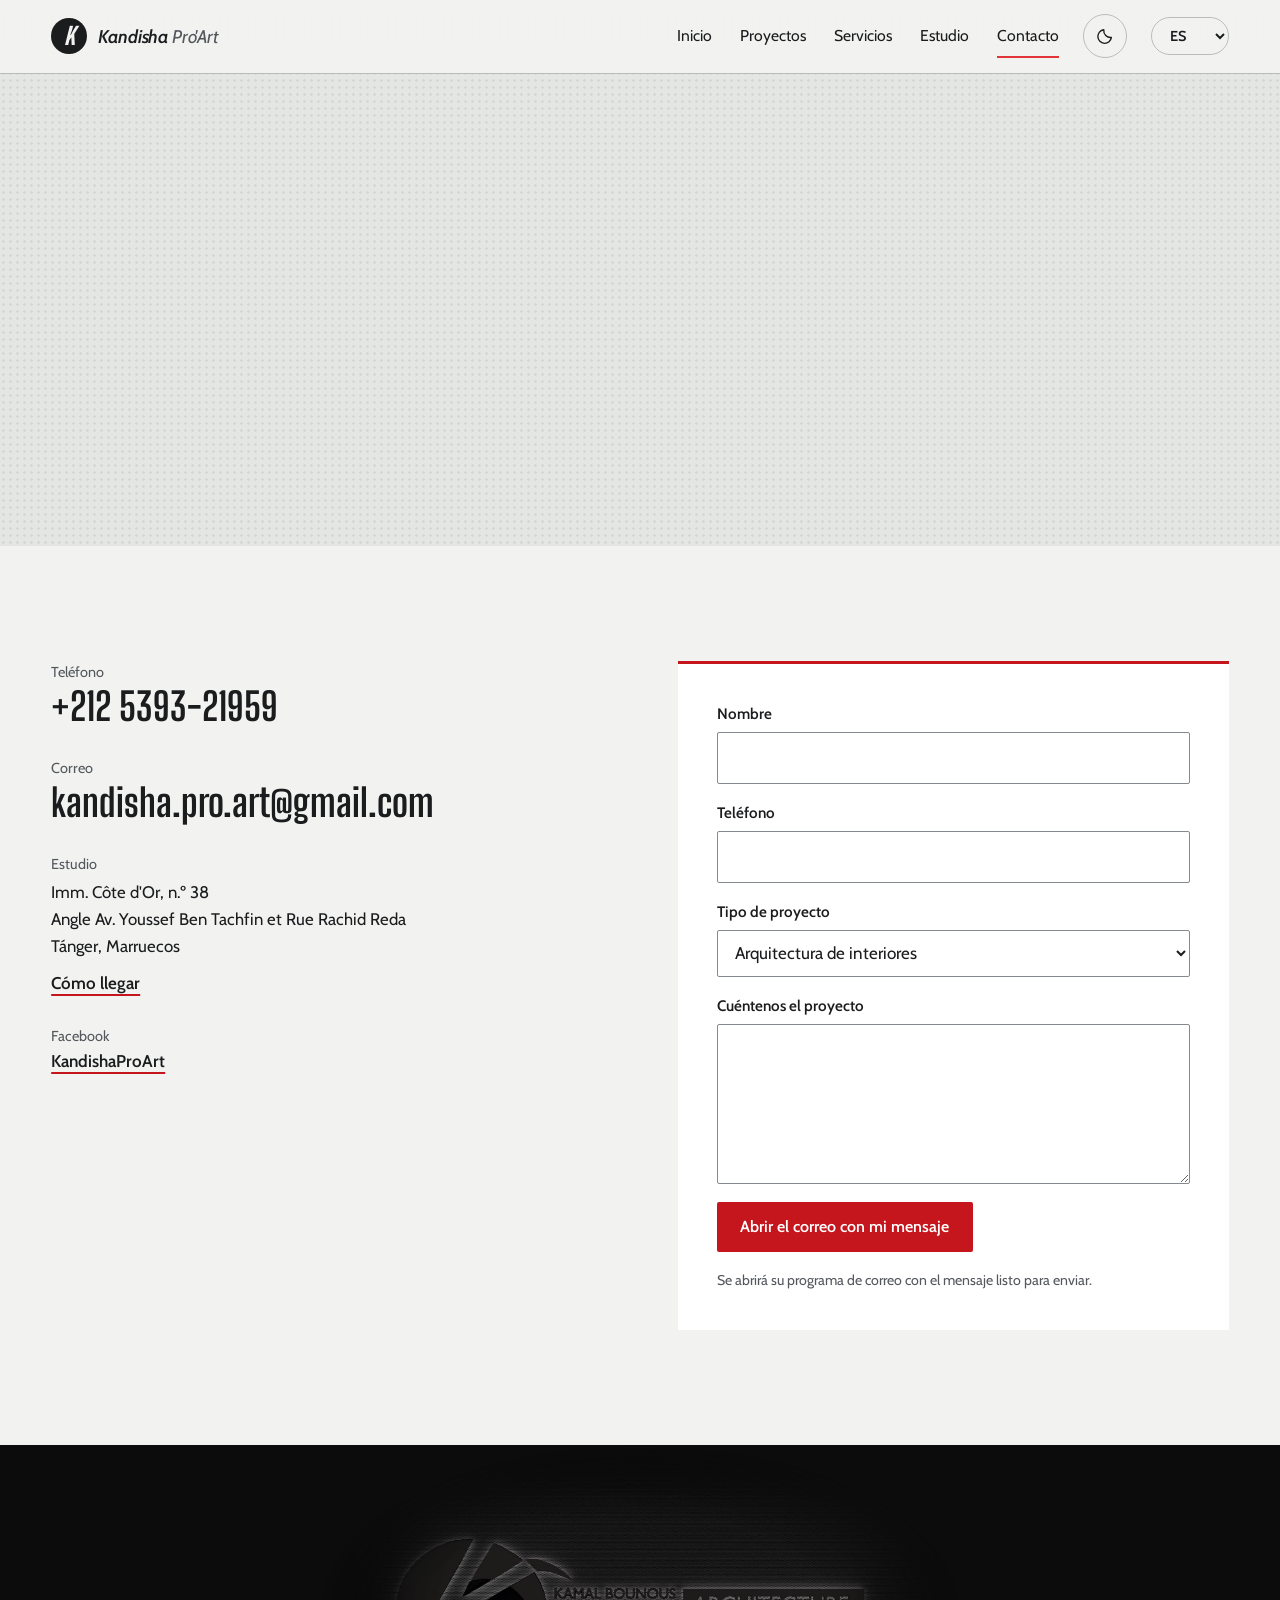
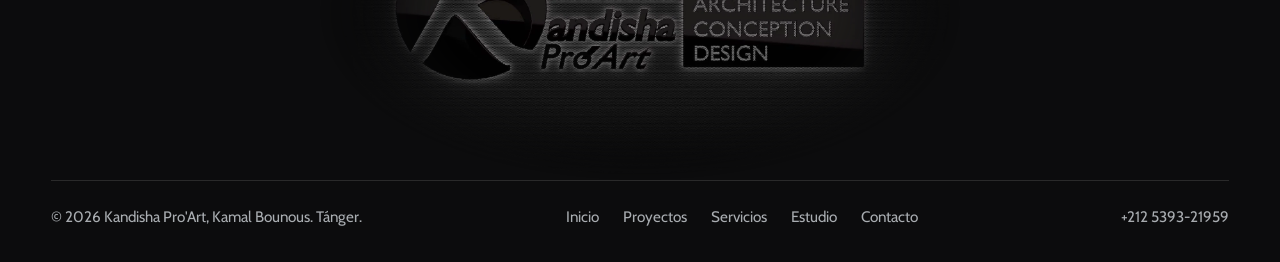
==== commit d7405e72: "Añade modos claro y oscuro con preferencia persistente" ====
--- a/contacto.html
+++ b/contacto.html
@@ -3,6 +3,7 @@
 <head>
 <meta charset="utf-8">
 <meta name="viewport" content="width=device-width, initial-scale=1">
+<script src="js/tema.js"></script>
 <title>Contacto — Kandisha Pro'Art</title>
 <meta name="description" content="Teléfono, correo y dirección de Kandisha Pro'Art en Tánger.">
 <link rel="preconnect" href="https://fonts.googleapis.com">
@@ -67,6 +68,10 @@
     <a href="estudio.html" data-i18n="nav.studio">Estudio</a>
     <a href="contacto.html" aria-current="page" data-i18n="nav.contact">Contacto</a>
   </nav>
+  <button class="tema-boton" id="tema-boton" type="button" aria-label="Activar modo oscuro" title="Activar modo oscuro" hidden>
+    <svg class="tema-luna" viewBox="0 0 24 24" aria-hidden="true"><path d="M20.5 13A8.5 8.5 0 0 1 11 3.5 8.5 8.5 0 1 0 20.5 13Z"/></svg>
+    <svg class="tema-sol" viewBox="0 0 24 24" aria-hidden="true"><circle cx="12" cy="12" r="4"/><path d="M12 2v2m0 16v2M2 12h2m16 0h2M5 5l1.5 1.5m11 11L19 19M5 19l1.5-1.5m11-11L19 5"/></svg>
+  </button>
   <select class="idioma" id="idioma" aria-label="Idioma / Langue / اللغة">
     <option value="es">ES</option>
     <option value="fr">FR</option>
--- a/css/styles.css
+++ b/css/styles.css
@@ -10,6 +10,15 @@
   --tinta-suave: #54585d;
   --sello: #c4161c;
   --sello-claro: #e2353a;
+  color-scheme: light;
+  --fondo: #f2f3f1;
+  --superficie: #fff;
+  --malla-fondo: #e4e6e3;
+  --malla-punto: rgba(27, 28, 30, 0.08);
+  --cabecera-fondo: rgba(242, 243, 241, 0.97);
+  --borde-contraste: #b8bcbc;
+  --borde-campo: #858a90;
+  --acento: #b31219;
 
   --display: "Big Shoulders Display", "Arial Narrow", sans-serif;
   --texto: "Cabin", "Gill Sans", "Trebuchet MS", sans-serif;
@@ -19,13 +28,28 @@
   --lado: max(var(--borde), calc((100vw - var(--ancho)) / 2 + var(--borde)));
 }
 
+:root[data-tema="dark"] {
+  color-scheme: dark;
+  --fondo: #17181a;
+  --superficie: #202225;
+  --cal-2: #34373c;
+  --tinta: #f2f3f1;
+  --tinta-suave: #bfc3c8;
+  --malla-fondo: #111214;
+  --malla-punto: rgba(255, 255, 255, 0.06);
+  --cabecera-fondo: rgba(23, 24, 26, 0.97);
+  --borde-contraste: #555b63;
+  --borde-campo: #767d87;
+  --acento: #ff8589;
+}
+
 *, *::before, *::after { box-sizing: border-box; }
 
 html { scroll-behavior: smooth; scroll-padding-top: 4.5rem; }
 
 body {
   margin: 0;
-  background: var(--cal);
+  background: var(--fondo);
   color: var(--tinta);
   font-family: var(--texto);
   font-size: 1.0625rem;
@@ -54,7 +78,7 @@
   inset-inline-start: 1rem;
   top: -4rem;
   z-index: 100;
-  background: var(--cal);
+  background: var(--fondo);
   color: var(--tinta);
   padding: 0.6rem 1rem;
 }
@@ -62,14 +86,14 @@
 
 /* La malla perforada del logotipo */
 .malla {
-  background-color: var(--carbon);
-  background-image: radial-gradient(rgba(255, 255, 255, 0.06) 1px, transparent 1.5px);
+  background-color: var(--malla-fondo);
+  background-image: radial-gradient(var(--malla-punto) 1px, transparent 1.5px);
   background-size: 7px 7px;
-  color: var(--cal);
+  color: var(--tinta);
 }
 
 .seccion { padding: clamp(4rem, 9vw, 7.5rem) var(--lado); }
-.seccion-blanca { background: #fff; }
+.seccion-blanca { background: var(--superficie); }
 
 .enlace {
   font-weight: 600;
@@ -77,8 +101,8 @@
   text-decoration-thickness: 2px;
   text-underline-offset: 0.3em;
 }
-.enlace:hover { color: var(--sello); }
-.malla .enlace:hover { color: #fff; text-decoration-color: var(--sello-claro); }
+.enlace:hover { color: var(--acento); }
+.malla .enlace:hover { color: var(--tinta); text-decoration-color: var(--sello-claro); }
 
 /* ---------- Cabecera ---------- */
 
@@ -90,9 +114,9 @@
   align-items: center;
   gap: 1.5rem;
   padding: 0.9rem var(--borde);
-  color: var(--cal);
-  background: rgba(23, 24, 26, 0.96);
-  box-shadow: 0 1px 0 rgba(255, 255, 255, 0.08);
+  color: var(--tinta);
+  background: var(--cabecera-fondo);
+  box-shadow: 0 1px 0 var(--borde-contraste);
 }
 
 .marca {
@@ -103,13 +127,14 @@
   margin-inline-end: auto;
 }
 .marca-k {
+  flex: none;
   display: grid;
   place-items: center;
   width: 2.25rem;
   height: 2.25rem;
   border-radius: 50%;
-  background: var(--cal);
-  color: var(--carbon);
+  background: var(--tinta);
+  color: var(--fondo);
   font-family: var(--display);
   font-weight: 800;
   font-size: 1.5rem;
@@ -117,7 +142,7 @@
   line-height: 1;
 }
 .marca-texto { font-weight: 600; font-style: italic; font-size: 1.15rem; letter-spacing: -0.01em; }
-.marca-texto em { font-weight: 400; color: var(--acero); }
+.marca-texto em { font-weight: 400; color: var(--tinta-suave); }
 
 .nav { display: flex; gap: 1.75rem; }
 .nav a {
@@ -128,20 +153,32 @@
 }
 .nav a:hover, .nav a[aria-current="page"] { border-bottom-color: var(--sello-claro); }
 
-.idioma option { color: #111; background: #fff; }
+.idioma option { color: var(--tinta); background: var(--superficie); }
 select.idioma { padding-inline: 0.9rem 0.6rem; }
 
-.idioma, .menu-boton {
+.idioma, .menu-boton, .tema-boton {
   font: 600 0.9rem var(--texto);
   color: inherit;
   background: none;
-  border: 1px solid rgba(255, 255, 255, 0.35);
+  border: 1px solid var(--borde-contraste);
   border-radius: 999px;
   padding: 0.5rem 1rem;
   cursor: pointer;
 }
-.idioma:hover, .menu-boton:hover { border-color: var(--cal); }
+.idioma:hover, .menu-boton:hover, .tema-boton:hover { border-color: var(--tinta); }
 .menu-boton { display: none; }
+.tema-boton {
+  display: grid;
+  place-items: center;
+  flex: none;
+  width: 2.75rem;
+  height: 2.75rem;
+  padding: 0;
+}
+.tema-boton[hidden] { display: none; }
+.tema-boton svg { width: 1.2rem; height: 1.2rem; fill: none; stroke: currentColor; stroke-width: 1.7; stroke-linecap: round; stroke-linejoin: round; }
+.tema-boton .tema-sol, [data-tema="dark"] .tema-boton .tema-luna { display: none; }
+[data-tema="dark"] .tema-boton .tema-sol { display: block; }
 
 /* ---------- Botones ---------- */
 
@@ -157,8 +194,8 @@
 }
 .boton-sello { background: var(--sello); color: #fff; }
 .boton-sello:hover { background: #a51217; }
-.boton-linea { border-color: rgba(255, 255, 255, 0.4); color: var(--cal); }
-.boton-linea:hover { border-color: var(--cal); }
+.boton-linea { border-color: var(--borde-contraste); color: var(--tinta); }
+.boton-linea:hover { border-color: var(--tinta); }
 .acciones { display: flex; flex-wrap: wrap; gap: 0.75rem; margin-top: 2rem; }
 
 /* ---------- Portada (inicio) ---------- */
@@ -178,7 +215,7 @@
   line-height: 0.9;
   letter-spacing: -0.015em;
 }
-.portada-sub { margin-top: 1.5rem; font-size: 1.15rem; color: #d5d7d9; max-width: 30rem; }
+.portada-sub { margin-top: 1.5rem; font-size: 1.15rem; color: var(--tinta-suave); max-width: 30rem; }
 .portada-foto { margin: 0; position: relative; min-height: 20rem; }
 .portada-foto img { position: absolute; inset: 0; width: 100%; height: 100%; object-fit: cover; object-position: left bottom; }
 
@@ -191,7 +228,7 @@
   letter-spacing: -0.015em;
   max-width: 14ch;
 }
-.cabeza-pagina p { margin-top: 1.5rem; font-size: 1.2rem; color: #d5d7d9; max-width: 52ch; }
+.cabeza-pagina p { margin-top: 1.5rem; font-size: 1.2rem; color: var(--tinta-suave); max-width: 52ch; }
 
 /* ---------- Declaración ---------- */
 
@@ -229,6 +266,7 @@
 .obra img { width: 100%; object-fit: cover; background: var(--cal-2); }
 .obra figcaption {
   display: flex;
+  flex-wrap: wrap;
   justify-content: space-between;
   align-items: baseline;
   gap: 0.25rem 1rem;
@@ -258,13 +296,13 @@
   font: 600 0.98rem var(--texto);
   color: var(--tinta);
   background: none;
-  border: 1.5px solid #c9ccce;
+  border: 1.5px solid var(--borde-contraste);
   border-radius: 999px;
   padding: 0.6rem 1.2rem;
   cursor: pointer;
 }
 .filtro:hover { border-color: var(--tinta); }
-.filtro[aria-pressed="true"] { background: var(--tinta); border-color: var(--tinta); color: #fff; }
+.filtro[aria-pressed="true"] { background: var(--tinta); border-color: var(--tinta); color: var(--fondo); }
 
 /* ---------- Servicios ---------- */
 
@@ -291,7 +329,7 @@
   gap: clamp(1.25rem, 4vw, 4rem);
   align-items: start;
   padding: clamp(2rem, 4vw, 3rem) 0;
-  border-top: 1px solid #c9ccce;
+  border-top: 1px solid var(--borde-contraste);
 }
 .servicio:first-child { border-top: 2px solid var(--tinta); }
 .servicio h2 { font-size: clamp(2.25rem, 4.6vw, 3.75rem); font-weight: 700; }
@@ -311,7 +349,7 @@
   margin: clamp(2.5rem, 5vw, 4rem) 0 0;
   padding: 0;
 }
-.pasos li { counter-increment: paso; border-top: 1px solid rgba(255, 255, 255, 0.3); padding-top: 1rem; }
+.pasos li { counter-increment: paso; border-top: 1px solid var(--borde-contraste); padding-top: 1rem; }
 .pasos li::before {
   content: counter(paso);
   display: block;
@@ -319,10 +357,10 @@
   font-weight: 500;
   font-size: clamp(3.5rem, 6vw, 5.5rem);
   line-height: 1;
-  color: var(--acero);
+  color: var(--tinta-suave);
 }
 .pasos h3 { font-size: 1.9rem; font-weight: 700; margin: 0.75rem 0 0.5rem; }
-.pasos p { color: #c9cccf; font-size: 1rem; }
+.pasos p { color: var(--tinta-suave); font-size: 1rem; }
 
 /* ---------- Estudio ---------- */
 
@@ -338,6 +376,7 @@
 .datos dt { font-family: var(--display); font-weight: 800; font-size: clamp(3rem, 6vw, 4.5rem); line-height: 1; }
 .datos dd { margin: 0.4rem 0 0; max-width: 17ch; color: var(--tinta-suave); }
 .sello { width: min(100%, 22rem); justify-self: center; mix-blend-mode: multiply; transform: rotate(-7deg); }
+[data-tema="dark"] .sello { mix-blend-mode: normal; background: var(--cal); border-radius: 50%; }
 
 .principios {
   display: grid;
@@ -360,7 +399,7 @@
   justify-content: space-between;
   gap: 2rem 3rem;
 }
-.llamada p { margin-top: 1.25rem; color: #d5d7d9; max-width: 44ch; }
+.llamada p { margin-top: 1.25rem; color: var(--tinta-suave); max-width: 44ch; }
 .llamada-tel {
   display: block;
   font-family: var(--display);
@@ -370,7 +409,7 @@
   text-decoration: none;
   margin-bottom: 1.25rem;
 }
-.llamada-tel:hover { color: #fff; }
+.llamada-tel:hover { color: var(--acento); }
 
 /* ---------- Contacto ---------- */
 
@@ -389,14 +428,14 @@
   text-decoration: none;
   overflow-wrap: anywhere;
 }
-.contacto-lista a.dato:hover { color: var(--sello); }
+.contacto-lista a.dato:hover { color: var(--acento); }
 .contacto-lista address { font-style: normal; font-size: 1.05rem; margin: 0.2rem 0 0.6rem; }
 
 .formulario {
   display: grid;
   gap: 1.1rem;
   align-content: start;
-  background: #fff;
+  background: var(--superficie);
   border-top: 3px solid var(--sello);
   padding: clamp(1.5rem, 3vw, 2.5rem);
 }
@@ -405,21 +444,23 @@
 .campo input, .campo select, .campo textarea {
   font: inherit;
   color: var(--tinta);
-  background: #fff;
-  border: 1.5px solid #b9bdc0;
+  background: var(--superficie);
+  border: 1.5px solid var(--borde-campo);
   border-radius: 2px;
   padding: 0.7rem 0.8rem;
   width: 100%;
+  min-width: 0;
 }
 .campo textarea { resize: vertical; }
-.campo [aria-invalid="true"] { border-color: var(--sello); }
-.form-error { color: var(--sello); font-weight: 600; }
+.campo [aria-invalid="true"] { border-color: var(--acento); }
+.form-error { color: var(--acento); font-weight: 600; }
 .form-nota { font-size: 0.88rem; color: var(--tinta-suave); }
 .formulario .boton { justify-self: start; }
 
 /* ---------- Pie ---------- */
 
 .pie {
+  color-scheme: dark;
   background: #0c0c0d;
   color: var(--acero);
   padding: 0 var(--lado) 2rem;
@@ -464,6 +505,7 @@
 .titulo-menor[hidden] { display: none; }
 
 .visor {
+  color-scheme: dark;
   width: 100vw;
   height: 100dvh;
   max-width: none;
@@ -475,6 +517,7 @@
   color: var(--cal);
 }
 .visor[open] { display: grid; grid-template-rows: auto minmax(0, 1fr) auto; }
+.visor-abierto { overflow: hidden; }
 .visor::backdrop { background: #0c0c0d; }
 .visor-barra, .visor-pie {
   display: flex;
@@ -521,8 +564,36 @@
 
 /* ---------- Adaptación ---------- */
 
+@media (min-width: 60.001rem) and (max-width: 75rem) {
+  .cabecera { gap: 1rem; }
+  .nav { gap: 1rem; }
+}
+
 @media (max-width: 60rem) {
-  .menu-boton { display: block; }
+  .cabecera { gap: 0.75rem; }
+  .marca { min-width: 0; }
+  .idioma, .menu-boton, .tema-boton { min-height: 2.75rem; font-size: 1rem; flex: none; }
+  .menu-boton {
+    display: block;
+    position: relative;
+    width: 2.75rem;
+    padding: 0;
+    font-size: 0;
+  }
+  .menu-boton::before, .menu-boton::after {
+    content: "";
+    position: absolute;
+    top: 50%;
+    left: 50%;
+    width: 18px;
+    height: 2px;
+    background: currentColor;
+    transition: transform 0.2s;
+  }
+  .menu-boton::before { transform: translate(-50%, -4.5px); }
+  .menu-boton::after { transform: translate(-50%, 2.5px); }
+  .cabecera.abierta .menu-boton::before { transform: translate(-50%, -50%) rotate(45deg); }
+  .cabecera.abierta .menu-boton::after { transform: translate(-50%, -50%) rotate(-45deg); }
   .nav {
     display: none;
     position: absolute;
@@ -530,14 +601,18 @@
     flex-direction: column;
     gap: 0;
     padding: 0.5rem var(--borde) 1.25rem;
-    background: rgba(23, 24, 26, 0.98);
+    background: var(--malla-fondo);
+    max-height: calc(100svh - 100%);
+    max-height: calc(100dvh - 100%);
+    overflow-y: auto;
+    overscroll-behavior: contain;
   }
   .cabecera.abierta .nav { display: flex; }
-  .nav a { font-size: 1.25rem; padding: 0.8rem 0; border-bottom: 1px solid rgba(255, 255, 255, 0.12); }
+  .nav a { font-size: 1.25rem; padding: 0.8rem 0; border-bottom: 1px solid var(--borde-contraste); }
 
   .portada { grid-template-columns: minmax(0, 1fr); min-height: 0; }
   .portada-texto { padding-block: 7rem 2.5rem; padding-inline: var(--borde); }
-  .portada-foto { aspect-ratio: 4 / 3; }
+  .portada-foto { aspect-ratio: 4 / 3; min-height: 0; min-width: 0; }
 
   .declaracion, .estudio, .contacto { grid-template-columns: minmax(0, 1fr); }
   .servicios-lista li { grid-template-columns: minmax(0, 1fr); gap: 0.5rem; }
@@ -550,18 +625,40 @@
 }
 
 @media (max-width: 38rem) {
+  :root { --borde: clamp(1rem, 5vw, 1.5rem); }
+  .seccion { padding-block: 3rem; }
+  .portada-texto { padding-block: 7rem 2rem; }
+  .portada h1, .cabeza-pagina h1 { font-size: clamp(2.75rem, 12vw, 4rem); }
+  .portada-sub, .cabeza-pagina p { font-size: 1.0625rem; }
+  h1, h2, h3, .declaracion-frase { overflow-wrap: anywhere; }
+  .acciones { display: grid; grid-template-columns: minmax(0, 1fr); margin-top: 1.5rem; }
+  .boton { text-align: center; min-height: 3rem; }
+  .llamada > div { width: 100%; min-width: 0; }
+  .llamada .boton, .formulario .boton { width: 100%; }
+  .formulario { padding: 1.25rem; min-width: 0; }
+  .campo { min-width: 0; }
+  .filtro { min-height: 2.75rem; padding-inline: 1rem; }
+  .pie-nav a { display: inline-flex; align-items: center; min-height: 2.75rem; }
   .obras-grandes { flex-direction: column; }
   .obras-grandes .obra { flex: none; }
   .obras-pequenas { grid-template-columns: repeat(2, minmax(0, 1fr)); }
   .obras-muro { column-count: 1; }
-  .visor-pie p { display: none; }
+  .visor-barra, .visor-pie { gap: 0.75rem; padding-block: 0.75rem; }
+  .visor-pie { display: grid; grid-template-columns: repeat(2, minmax(0, 1fr)); }
+  .visor-pie p { grid-column: 1 / -1; grid-row: 1; font-size: 0.95rem; line-height: 1.4; }
+  .visor-boton { min-height: 2.75rem; }
   .marca-texto em { display: none; }
   .pasos { grid-template-columns: minmax(0, 1fr); }
   .marca-texto { font-size: 1.05rem; }
-  .cabecera { gap: 0.6rem; }
+  .cabecera { gap: 0.5rem; padding-block: 0.65rem; }
+  :lang(ar) .portada h1, :lang(ar) .cabeza-pagina h1 { font-size: clamp(2rem, 9vw, 2.8rem); }
 }
 
 @media (prefers-reduced-motion: reduce) {
   html { scroll-behavior: auto; }
   * { transition: none !important; }
 }
+
+@media (max-width: 23rem) {
+  .marca-texto { display: none; }
+}
--- a/css/motion.css
+++ b/css/motion.css
@@ -30,7 +30,7 @@
 .carga-dibujo { width: min(80vw, 34rem); height: auto; overflow: visible; }
 .carga-dibujo path {
   fill: none;
-  stroke: var(--cal);
+  stroke: var(--tinta);
   stroke-width: 1.4;
   stroke-linecap: round;
   stroke-linejoin: round;
@@ -39,7 +39,7 @@
   animation: trazo 1.1s cubic-bezier(0.6, 0, 0.2, 1) forwards;
   animation-delay: calc(var(--d, 0) * 0.07s);
 }
-.carga-dibujo .fino { stroke: var(--acero); stroke-width: 1; }
+.carga-dibujo .fino { stroke: var(--tinta-suave); stroke-width: 1; }
 @keyframes trazo { to { stroke-dashoffset: 0; } }
 
 .carga-pie {
@@ -51,7 +51,7 @@
   direction: ltr;
 }
 .carga-marca { font-family: "Cabin", sans-serif; font-style: italic; font-weight: 600; font-size: 1.1rem; }
-.carga-marca em { font-weight: 400; color: var(--acero); }
+.carga-marca em { font-weight: 400; color: var(--tinta-suave); }
 .carga-num {
   font-family: "Big Shoulders Display", sans-serif;
   font-weight: 800;
@@ -59,7 +59,7 @@
   line-height: 1;
   font-variant-numeric: tabular-nums;
 }
-.carga-barra { width: min(80vw, 34rem); height: 2px; background: rgba(255, 255, 255, 0.16); direction: ltr; }
+.carga-barra { width: min(80vw, 34rem); height: 2px; background: var(--borde-contraste); direction: ltr; }
 .carga-barra::after {
   content: "";
   display: block;
@@ -78,7 +78,7 @@
   position: fixed;
   inset: 0;
   z-index: 200;
-  background: var(--carbon);
+  background: var(--malla-fondo);
 }
 html.entrada-corta .telon { animation: telon-fuera 0.55s cubic-bezier(0.76, 0, 0.24, 1) 0.05s forwards; }
 html.saliendo .telon { animation: telon-dentro 0.34s cubic-bezier(0.76, 0, 0.24, 1) forwards; }
@@ -172,7 +172,7 @@
   line-height: 1;
   white-space: nowrap;
 }
-.cinta-grupo span:nth-of-type(even) { color: transparent; -webkit-text-stroke: 1.5px var(--acero); }
+.cinta-grupo span:nth-of-type(even) { color: transparent; -webkit-text-stroke: 1.5px var(--tinta-suave); }
 .cinta-grupo i { width: 0.22em; height: 0.22em; background: var(--sello-claro); border-radius: 50%; flex: none; }
 @keyframes cinta { to { transform: translateX(-50%); } }
 
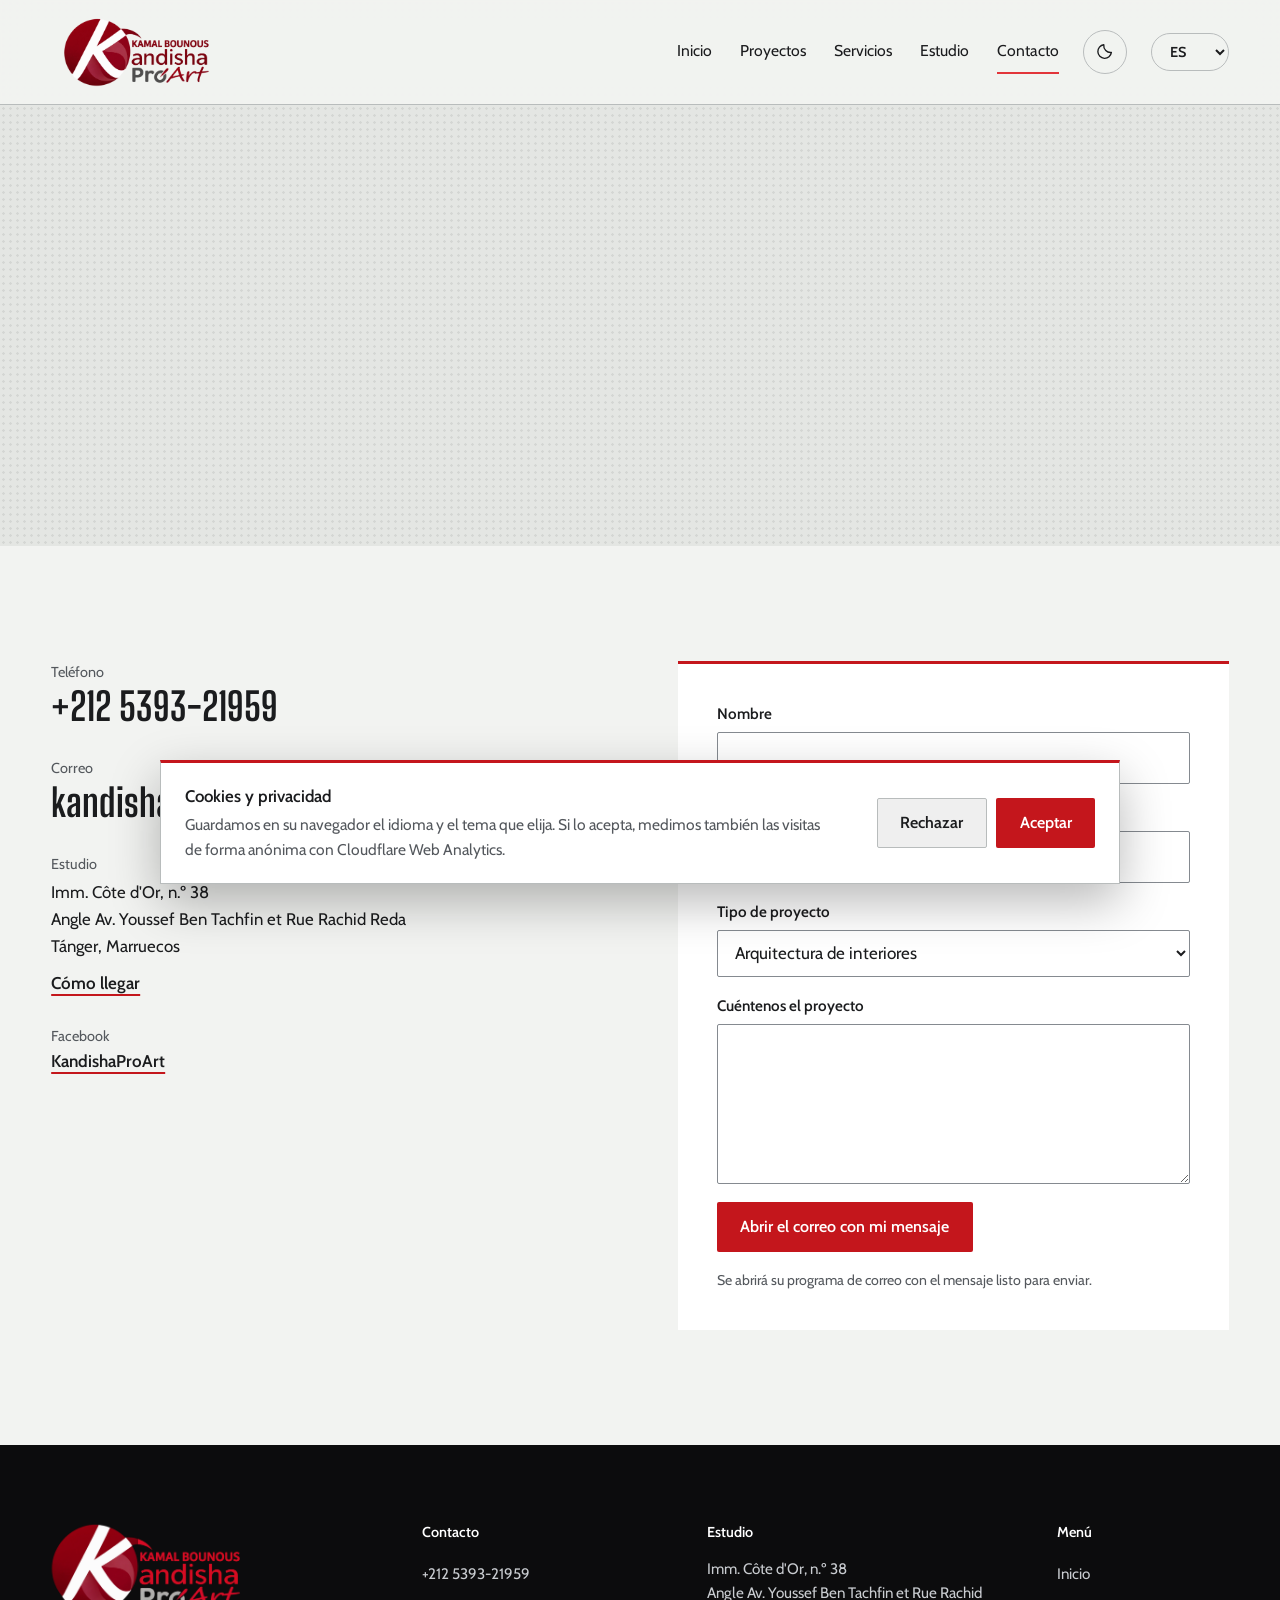
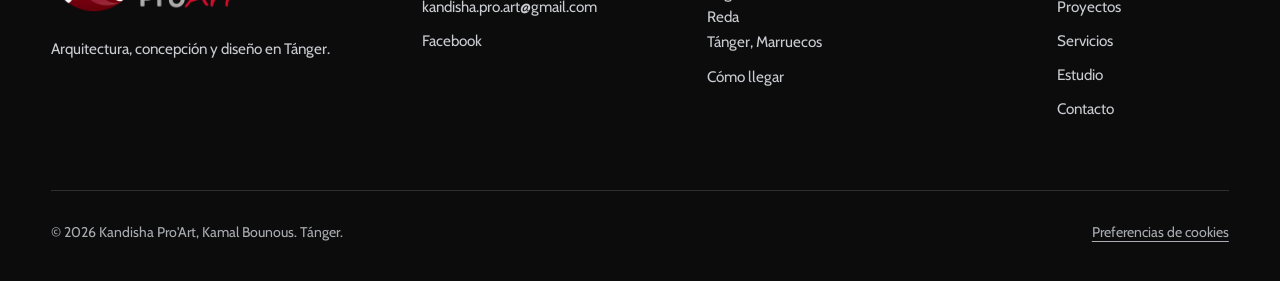
==== commit d66d1d0d: "Logo nuevo, pie en columnas, Proyectos y Servicios rediseñados y aviso de cookies - Logotipo sin fon" ====
--- a/contacto.html
+++ b/contacto.html
@@ -23,29 +23,11 @@
 </head>
 <body>
 <div class="carga malla" id="carga" aria-hidden="true">
-  <svg class="carga-dibujo" viewBox="-4 20 320 150" role="presentation">
-    <path pathLength="1" style="--d:0" d="M8 162 H312"/>
-    <path pathLength="1" style="--d:1" d="M40 82 H192 V98 H40 Z"/>
-    <path pathLength="1" style="--d:2" d="M48 98 V162"/>
-    <path pathLength="1" style="--d:3" d="M176 98 V162"/>
-    <path pathLength="1" style="--d:4" d="M152 60 H300"/>
-    <path pathLength="1" style="--d:5" d="M192 60 V82"/>
-    <path pathLength="1" style="--d:6" d="M290 60 V162"/>
-    <path pathLength="1" style="--d:7" d="M214 30 H250 V162"/>
-    <path pathLength="1" style="--d:8" d="M214 30 V162"/>
-    <path class="fino" pathLength="1" style="--d:9" d="M223 30 V162"/>
-    <path class="fino" pathLength="1" style="--d:10" d="M232 30 V162"/>
-    <path class="fino" pathLength="1" style="--d:11" d="M241 30 V162"/>
-    <path class="fino" pathLength="1" style="--d:12" d="M258 112 H284 V162"/>
-    <path class="fino" pathLength="1" style="--d:13" d="M258 112 V162"/>
-    <path class="fino" pathLength="1" style="--d:14" d="M271 112 V162"/>
-    <path class="fino" pathLength="1" style="--d:15" d="M70 162 V128 H150 V162"/>
-    <path class="fino" pathLength="1" style="--d:16" d="M22 162 C22 138 20 120 18 104"/>
-    <path class="fino" pathLength="1" style="--d:17" d="M18 104 C8 94 2 98 -2 106"/>
-    <path class="fino" pathLength="1" style="--d:18" d="M18 104 C28 92 36 96 40 104"/>
-    <path class="fino" pathLength="1" style="--d:19" d="M18 104 C14 90 6 86 0 88"/>
-    <path class="fino" pathLength="1" style="--d:20" d="M18 104 C24 88 32 86 37 90"/>
-  </svg>
+  <div class="carga-escena">
+    <img class="carga-foto" src="assets/proyectos/villa-porche-1.webp" width="1279" height="719" alt="">
+    <div class="carga-plano"><svg class="carga-dibujo" viewBox="-10 18 332 156" aria-hidden="true"><path style="--d:0" pathLength="1" d="M8 162 H312"/><path style="--d:1" pathLength="1" d="M40 82 H192 V98 H40 Z"/><path style="--d:2" pathLength="1" d="M48 98 V162"/><path style="--d:3" pathLength="1" d="M176 98 V162"/><path style="--d:4" pathLength="1" d="M152 60 H300"/><path style="--d:5" pathLength="1" d="M192 60 V82"/><path style="--d:6" pathLength="1" d="M290 60 V162"/><path style="--d:7" pathLength="1" d="M214 30 H250 V162"/><path style="--d:8" pathLength="1" d="M214 30 V162"/><path style="--d:9" pathLength="1" d="M223 30 V162"/><path style="--d:10" pathLength="1" d="M232 30 V162"/><path style="--d:11" pathLength="1" d="M241 30 V162"/><path style="--d:12" pathLength="1" d="M258 112 H284 V162"/><path style="--d:13" pathLength="1" d="M258 112 V162"/><path style="--d:14" pathLength="1" d="M271 112 V162"/><path style="--d:15" pathLength="1" d="M70 162 V128 H150 V162"/><path class="fino" style="--d:16" pathLength="1" d="M22 162 C22 138 20 120 18 104"/><path class="fino" style="--d:17" pathLength="1" d="M18 104 C8 94 2 98 -2 106"/><path class="fino" style="--d:18" pathLength="1" d="M18 104 C28 92 36 96 40 104"/><path class="fino" style="--d:19" pathLength="1" d="M18 104 C14 90 6 86 0 88"/><path class="fino" style="--d:20" pathLength="1" d="M18 104 C24 88 32 86 37 90"/></svg></div>
+    <span class="carga-corte"></span>
+  </div>
   <div class="carga-barra"></div>
   <div class="carga-pie">
     <span class="carga-marca">Kandisha <em>Pro'Art</em></span>
@@ -58,8 +40,7 @@
 
 <header class="cabecera" id="cabecera">
   <a class="marca" href="index.html" aria-label="Kandisha Pro'Art, inicio">
-    <span class="marca-k" aria-hidden="true">K</span>
-    <span class="marca-texto">Kandisha <em>Pro'Art</em></span>
+    <span class="marca-logo"><img class="logo-claro" src="assets/logo-kandisha-proart.webp" width="2000" height="782" alt="Kamal Bounous — Kandisha Pro’Art" fetchpriority="high"><img class="logo-letras" src="assets/logo-kandisha-proart.webp" width="2000" height="782" alt="" aria-hidden="true"></span>
   </a>
   <nav class="nav" id="nav" aria-label="Principal">
     <a href="index.html" data-i18n="nav.home">Inicio</a>
@@ -139,23 +120,55 @@
 </main>
 
 <footer class="pie">
-  <img class="pie-logo" src="assets/logo-kandisha.webp" width="2000" height="1047" loading="lazy" alt="Kamal Bounous, Kandisha Pro'Art: architecture, conception, design">
-  <div class="pie-fila">
-    <span data-i18n="foot">© 2026 Kandisha Pro'Art, Kamal Bounous. Tánger.</span>
+  <div class="pie-columnas">
+    <div class="pie-marca">
+      <a class="pie-logo-enlace" href="index.html" aria-label="Kandisha Pro'Art, inicio">
+        <span class="marca-logo pie-marca-logo"><img class="logo-claro" src="assets/logo-kandisha-proart.webp" width="2000" height="782" loading="lazy" alt="Kamal Bounous — Kandisha Pro’Art"><img class="logo-letras" src="assets/logo-kandisha-proart.webp" width="2000" height="782" loading="lazy" alt="" aria-hidden="true"></span>
+      </a>
+      <p data-i18n="foot.tag">Arquitectura, concepción y diseño en Tánger.</p>
+    </div>
+    <div>
+      <h2 class="pie-titulo" data-i18n="nav.contact">Contacto</h2>
+      <a href="tel:+212539321959">+212 5393-21959</a>
+      <a href="mailto:kandisha.pro.art@gmail.com">kandisha.pro.art@gmail.com</a>
+      <a href="https://www.facebook.com/KandishaProArt/" target="_blank" rel="noopener">Facebook</a>
+    </div>
+    <div>
+      <h2 class="pie-titulo" data-i18n="con.addr">Estudio</h2>
+      <address>Imm. Côte d'Or, n.º 38<br>Angle Av. Youssef Ben Tachfin et Rue Rachid Reda<br><span data-i18n="con.city">Tánger, Marruecos</span></address>
+      <a href="https://www.google.com/maps/search/?api=1&amp;query=Imm+C%C3%B4te+d%27Or+Avenue+Youssef+Ben+Tachfine+Tanger" target="_blank" rel="noopener" data-i18n="con.map">Cómo llegar</a>
+    </div>
     <nav class="pie-nav" aria-label="Pie">
+      <h2 class="pie-titulo" data-i18n="menu">Menú</h2>
       <a href="index.html" data-i18n="nav.home">Inicio</a>
       <a href="proyectos.html" data-i18n="nav.projects">Proyectos</a>
       <a href="servicios.html" data-i18n="nav.services">Servicios</a>
       <a href="estudio.html" data-i18n="nav.studio">Estudio</a>
       <a href="contacto.html" data-i18n="nav.contact">Contacto</a>
     </nav>
-    <a href="tel:+212539321959">+212 5393-21959</a>
+  </div>
+  <div class="pie-legal">
+    <span data-i18n="foot">© 2026 Kandisha Pro'Art, Kamal Bounous. Tánger.</span>
+    <button type="button" class="pie-cookies" id="cookies-abrir" data-i18n="cook.prefs">Preferencias de cookies</button>
   </div>
 </footer>
+
+<section class="cookies" id="cookies" data-i18n-aria="cook.title" aria-label="Cookies y privacidad" hidden>
+  <div class="cookies-texto">
+    <p class="cookies-titulo" data-i18n="cook.title">Cookies y privacidad</p>
+    <p data-i18n="cook.text">Guardamos en su navegador el idioma y el tema que elija. Si lo acepta, medimos también las visitas de forma anónima con Cloudflare Web Analytics.</p>
+  </div>
+  <div class="cookies-acciones">
+    <button type="button" class="boton boton-linea" id="cookies-no" data-i18n="cook.no">Rechazar</button>
+    <button type="button" class="boton boton-sello" id="cookies-si" data-i18n="cook.yes">Aceptar</button>
+  </div>
+</section>
 
 <script src="js/textos-fr.js" defer></script>
 <script src="js/textos-ar.js" defer></script>
 <script src="js/main.js" defer></script>
 <script src="js/motion.js" defer></script>
+<script src="js/cookies.js" defer></script>
+<script src="js/analitica.js" defer></script>
 </body>
 </html>
--- a/css/styles.css
+++ b/css/styles.css
@@ -662,3 +662,156 @@
 @media (max-width: 23rem) {
   .marca-texto { display: none; }
 }
+
+/* Identidad original en la cabecera, con fondo claro para ambos temas. */
+:root { --cabecera-alto: 104px; }
+html { scroll-padding-top: calc(var(--cabecera-alto) + 1rem); }
+.cabecera { min-height: var(--cabecera-alto); padding-block: 10px; }
+.cabecera .marca {
+  flex: none;
+  position: relative;
+  overflow: hidden;
+  isolation: isolate;
+  padding: 6px 12px;
+  border-radius: 7px;
+  background: #f9f8f5;
+  border: 1px solid #ffffff70;
+  box-shadow: 0 2px 12px #0000000a;
+  direction: ltr;
+}
+.marca-logo { position: relative; display: block; width: 146px; height: 70px; overflow: hidden; flex: none; }
+.marca-logo img { position: absolute; top: 0; left: -15.5%; width: 133.333%; max-width: none; height: 100%; object-fit: contain; }
+.cabecera.compacta { min-height: 86px; padding-block: 7px; }
+.cabecera.compacta .marca-logo { width: 126px; height: 60px; }
+.cabeza-pagina { padding-block-start: max(clamp(8rem, 16vw, 11rem), calc(var(--cabecera-alto) + 2rem)); }
+/* Logotipo sin fondo. En modo oscuro va sin placa: la esfera queda igual y una segunda
+   copia, recortada a la zona de las letras, las aclara para que se lean. */
+.cabecera .marca { background: transparent; border-color: transparent; box-shadow: none; }
+.logo-letras { display: none; }
+[data-tema="dark"] .logo-claro { clip-path: inset(0 54.1% 0 0); }
+[data-tema="dark"] .logo-letras { display: block; clip-path: inset(0 0 0 45.9%); filter: brightness(2.3) saturate(0.8); }
+@media (max-width: 60rem) {
+  .portada-texto { padding-block-start: calc(var(--cabecera-alto) + 2.5rem); }
+}
+@media (max-width: 38rem) {
+  :root { --cabecera-alto: 86px; }
+  .cabecera .marca { padding: 5px 8px; }
+  .marca-logo { width: 110px; height: 53px; }
+  .cabecera.compacta { min-height: 76px; }
+  .cabecera.compacta .marca-logo { width: 100px; height: 48px; }
+}
+@media (max-width: 23rem) {
+  .cabecera { padding-inline: 12px; gap: 6px; }
+  .cabecera .marca-logo { width: 96px; height: 46px; }
+  .cabecera .idioma { max-width: 64px; padding-inline: 8px; }
+}
+
+/* ---------- Pie en columnas ---------- */
+
+.pie { padding: clamp(3rem, 6vw, 5rem) var(--lado) 1.75rem; color: #c9ccd0; }
+.pie-columnas { display: grid; grid-template-columns: 1.5fr 1.1fr 1.4fr 0.8fr; gap: 2.5rem 3rem; align-items: start; }
+.pie-logo-enlace { display: inline-block; direction: ltr; }
+.pie-marca-logo { width: 190px; height: 91px; margin-bottom: 1rem; }
+/* El pie es siempre oscuro: las letras del logotipo van aclaradas en los dos temas */
+.pie .logo-claro { clip-path: inset(0 54.1% 0 0); }
+.pie .logo-letras { display: block; clip-path: inset(0 0 0 45.9%); filter: brightness(2.3) saturate(0.8); }
+.pie-marca p { max-width: 26ch; }
+.pie .pie-titulo { font: 600 0.9rem/1.4 var(--texto); letter-spacing: 0; color: #fff; margin-bottom: 0.9rem; }
+.pie-columnas > div > a:not(.pie-logo-enlace), .pie-nav a { display: block; width: fit-content; padding: 0.3rem 0; }
+.pie-columnas a:not(.pie-logo-enlace):hover { text-decoration: underline; text-underline-offset: 0.25em; }
+.pie-nav { display: block; }
+.pie address { font-style: normal; line-height: 1.6; margin-bottom: 0.4rem; }
+.pie-legal {
+  display: flex;
+  flex-wrap: wrap;
+  align-items: center;
+  justify-content: space-between;
+  gap: 0.5rem 2rem;
+  margin-top: clamp(2.5rem, 5vw, 4rem);
+  padding-top: 1.25rem;
+  border-top: 1px solid rgba(255, 255, 255, 0.14);
+  font-size: 0.88rem;
+  color: #a9adb1;
+}
+.pie-cookies { font: inherit; color: inherit; background: none; border: 0; padding: 0.6rem 0; cursor: pointer; text-decoration: underline; text-underline-offset: 0.25em; }
+.pie-cookies:hover { color: #fff; }
+
+/* ---------- Aviso de cookies ---------- */
+
+.cookies {
+  position: fixed;
+  inset: auto var(--borde) 1rem;
+  z-index: 60;
+  display: flex;
+  align-items: center;
+  justify-content: space-between;
+  gap: 1.25rem 2.5rem;
+  max-width: 60rem;
+  margin-inline: auto;
+  padding: 1.25rem 1.5rem;
+  background: var(--superficie);
+  color: var(--tinta);
+  border: 1px solid var(--borde-contraste);
+  border-top: 3px solid var(--sello);
+  box-shadow: 0 18px 50px rgba(0, 0, 0, 0.28);
+}
+.cookies[hidden] { display: none; }
+.cookies-titulo { font-weight: 600; font-size: 1.05rem; margin-bottom: 0.25rem; }
+.cookies-texto p:last-child { font-size: 0.97rem; color: var(--tinta-suave); max-width: 60ch; }
+.cookies-acciones { display: flex; gap: 0.6rem; flex: none; }
+
+/* ---------- Proyectos: proyecto destacado ---------- */
+
+.antetitulo { font-weight: 600; color: var(--acento); margin-bottom: 0.9rem; }
+.destacado { display: grid; grid-template-columns: minmax(0, 4fr) minmax(0, 8fr); gap: clamp(2rem, 5vw, 5rem); align-items: start; }
+.destacado-texto { position: sticky; top: calc(var(--cabecera-alto) + 1.5rem); }
+.destacado-texto h2 { font-size: clamp(2.5rem, 4.6vw, 4rem); }
+.destacado-texto h2 + p { margin-top: 1.25rem; color: var(--tinta-suave); font-size: 1.1rem; }
+.destacado-fotos { display: grid; gap: 0.5rem; }
+.destacado-fotos .obra img { height: auto; }
+.obras-muro .obra { margin-bottom: 1rem; }
+
+/* ---------- Servicios: bloques con foto y fichas ---------- */
+
+.servicios-bloques { display: grid; gap: clamp(4rem, 9vw, 7.5rem); }
+.servicio-bloque { display: grid; grid-template-columns: minmax(0, 7fr) minmax(0, 5fr); gap: clamp(2rem, 5vw, 5rem); align-items: center; }
+.servicio-bloque:nth-child(even) .servicio-bloque-foto { order: 2; }
+.servicio-bloque-foto { margin: 0; }
+.servicio-bloque-foto img { width: 100%; height: auto; background: var(--cal-2); }
+.servicio-num {
+  display: block;
+  font-family: "Big Shoulders Display", sans-serif;
+  font-weight: 500;
+  font-size: clamp(2.5rem, 4vw, 3.5rem);
+  line-height: 1;
+  color: var(--acento);
+  margin-bottom: 0.75rem;
+}
+.servicio-bloque h2 { font-size: clamp(2.25rem, 4.2vw, 3.5rem); font-weight: 700; }
+.servicio-bloque-texto > p { margin-top: 1rem; color: var(--tinta-suave); font-size: 1.1rem; }
+.servicio-bloque ul, .servicio-carta ul { list-style: none; margin: 1.5rem 0; padding: 0; border-top: 1px solid var(--borde-contraste); }
+.servicio-bloque li, .servicio-carta li { padding: 0.6rem 0; border-bottom: 1px solid var(--cal-2); font-weight: 500; }
+.servicios-cartas { display: grid; grid-template-columns: repeat(3, minmax(0, 1fr)); gap: clamp(1.5rem, 3vw, 3rem); margin-top: clamp(2rem, 4vw, 3rem); }
+.servicio-carta { border-top: 2px solid var(--tinta); padding-top: 1.25rem; }
+.servicio-carta h3 { font-size: clamp(1.75rem, 3vw, 2.4rem); font-weight: 700; line-height: 1; }
+.servicio-carta p { margin-top: 0.75rem; color: var(--tinta-suave); }
+.servicio-carta ul { margin-bottom: 0; }
+:lang(ar) .servicio-bloque h2, :lang(ar) .servicio-carta h3, :lang(ar) .destacado-texto h2 { font-size: clamp(1.6rem, 3vw, 2.5rem); line-height: 1.4; }
+
+@media (max-width: 60rem) {
+  .pie-columnas { grid-template-columns: repeat(2, minmax(0, 1fr)); }
+  .destacado, .servicio-bloque { grid-template-columns: minmax(0, 1fr); }
+  .destacado-texto { position: static; }
+  .servicio-bloque:nth-child(even) .servicio-bloque-foto { order: 0; }
+  .servicios-cartas { grid-template-columns: minmax(0, 1fr); }
+}
+@media (max-width: 46rem) {
+  .cookies { flex-direction: column; align-items: stretch; inset-inline: 0.75rem; bottom: 0.75rem; padding: 1.1rem 1.15rem; }
+  .cookies-acciones .boton { flex: 1; }
+}
+@media (max-width: 38rem) {
+  .pie-columnas { grid-template-columns: minmax(0, 1fr); gap: 2rem; }
+  .pie-marca-logo { width: 170px; height: 81px; }
+  .pie-columnas > div > a:not(.pie-logo-enlace), .pie-nav a { min-height: 2.75rem; display: flex; align-items: center; }
+  .pie-cookies { min-height: 2.75rem; }
+}
--- a/css/motion.css
+++ b/css/motion.css
@@ -27,7 +27,35 @@
 html.entrada-larga:not(.lista) body { overflow: hidden; }
 @keyframes carga-emergencia { to { visibility: hidden; } }
 
-.carga-dibujo { width: min(80vw, 34rem); height: auto; overflow: visible; }
+/* Del plano a la obra: el alzado se traza y la foto del proyecto lo va sustituyendo */
+.carga-escena {
+  position: relative;
+  width: min(84vw, 40rem);
+  aspect-ratio: 1279 / 719;
+  overflow: hidden;
+  direction: ltr;
+  background: var(--superficie);
+}
+.carga-foto { position: absolute; inset: 0; width: 100%; height: 100%; object-fit: cover; }
+.carga-plano {
+  position: absolute;
+  inset: 0;
+  display: grid;
+  place-items: center;
+  background: var(--superficie);
+  box-shadow: inset 0 0 0 1px var(--borde-contraste);
+  clip-path: inset(0 0 0 calc(var(--r, 0) * 100%));
+}
+.carga-corte {
+  position: absolute;
+  top: 0;
+  bottom: 0;
+  left: calc(var(--r, 0) * 100%);
+  width: 2px;
+  margin-left: -1px;
+  background: var(--sello-claro);
+}
+.carga-dibujo { width: 78%; height: auto; overflow: visible; }
 .carga-dibujo path {
   fill: none;
   stroke: var(--tinta);
@@ -36,8 +64,8 @@
   stroke-linejoin: round;
   stroke-dasharray: 1;
   stroke-dashoffset: 1;
-  animation: trazo 1.1s cubic-bezier(0.6, 0, 0.2, 1) forwards;
-  animation-delay: calc(var(--d, 0) * 0.07s);
+  animation: trazo 0.75s cubic-bezier(0.6, 0, 0.2, 1) forwards;
+  animation-delay: calc(var(--d, 0) * 0.035s);
 }
 .carga-dibujo .fino { stroke: var(--tinta-suave); stroke-width: 1; }
 @keyframes trazo { to { stroke-dashoffset: 0; } }
@@ -47,7 +75,7 @@
   align-items: baseline;
   justify-content: space-between;
   gap: 2rem;
-  width: min(80vw, 34rem);
+  width: min(84vw, 40rem);
   direction: ltr;
 }
 .carga-marca { font-family: "Cabin", sans-serif; font-style: italic; font-weight: 600; font-size: 1.1rem; }
@@ -59,7 +87,7 @@
   line-height: 1;
   font-variant-numeric: tabular-nums;
 }
-.carga-barra { width: min(80vw, 34rem); height: 2px; background: var(--borde-contraste); direction: ltr; }
+.carga-barra { width: min(84vw, 40rem); height: 2px; background: var(--borde-contraste); direction: ltr; }
 .carga-barra::after {
   content: "";
   display: block;
@@ -216,3 +244,88 @@
 
 /* Las entradas con escala o desplazamiento no deben crear barra horizontal */
 body { overflow-x: clip; }
+
+/* ---------- Identidad, cabecera y navegación ---------- */
+html.anim .cabecera {
+  transition: min-height .4s ease, padding .4s ease, background-color .4s ease, box-shadow .4s ease;
+  backdrop-filter: blur(14px);
+}
+html.anim .marca-logo { transition: width .4s ease, height .4s ease; }
+html.mov.lista .cabecera .marca { animation: identidad-entra .9s cubic-bezier(.2,.7,.2,1) both; }
+@keyframes identidad-entra { from { opacity: 0; transform: translateY(-16px) scale(.94); } to { opacity: 1; transform: none; } }
+html.anim .cabecera .marca, html.anim .boton {
+  translate: var(--puntero-x, 0px) var(--puntero-y, 0px);
+  transition: translate .2s ease, box-shadow .3s ease, background-color .2s ease, transform .3s ease;
+}
+.cabecera .marca::after {
+  content: ''; position: absolute; inset: -40% -60%; pointer-events: none;
+  background: linear-gradient(110deg, transparent 35%, #fff9 47%, transparent 59%);
+  transform: translateX(-100%);
+}
+html.mov.lista .cabecera .marca::after { animation: identidad-brillo 1.3s .45s ease both; }
+@keyframes identidad-brillo { from { transform: translateX(-100%); } to { transform: translateX(100%); } }
+html.anim .cabecera::after {
+  content: ''; position: absolute; bottom: -1px; left: 0; right: 0; height: 2px;
+  background: linear-gradient(90deg, #8f0611, #e2353a); transform: scaleX(var(--lectura, 0)); transform-origin: left; pointer-events: none;
+}
+html.anim[dir=rtl] .cabecera::after { transform-origin: right; }
+.cabecera.compacta { box-shadow: 0 8px 30px #00000012, 0 1px 0 var(--borde-contraste); }
+html.anim .nav a { position: relative; }
+html.anim .nav a::after {
+  content: ''; position: absolute; inset: auto 0 -2px; height: 2px; background: var(--sello-claro);
+  transform: scaleX(0); transform-origin: left; transition: transform .35s cubic-bezier(.2,.7,.2,1);
+}
+html.anim .nav a:hover::after, html.anim .nav a:focus-visible::after, html.anim .nav a[aria-current=page]::after { transform: scaleX(1); }
+html.anim .nav a:hover { border-bottom-color: transparent; }
+html.anim .tema-boton svg { transition: transform .55s cubic-bezier(.2,.7,.2,1); }
+html.anim .tema-boton:hover svg { transform: rotate(65deg); }
+
+/* ---------- Imágenes y trazos que acompañan el recorrido ---------- */
+html.mov .portada-foto img, html.mov .foto-ancha img {
+  transform: translateY(var(--profundidad, 0px)) scale(1.08);
+}
+.fila-titulo { position: relative; padding-bottom: 1.1rem; }
+html.mov .fila-titulo::after {
+  content: ''; position: absolute; inset: auto 0 0; height: 1px; background: var(--borde-contraste);
+  transform: scaleX(var(--trazo, 0)); transform-origin: left;
+}
+html.mov[dir=rtl] .fila-titulo::after { transform-origin: right; }
+.obra-abrir { position: relative; }
+.obra-abrir::after {
+  content: '↗'; position: absolute; right: 16px; bottom: 16px; display: grid; place-items: center;
+  width: 42px; height: 42px; border-radius: 50%; background: var(--fondo); color: var(--tinta); font-size: 23px;
+  opacity: 0; transform: translateY(10px) rotate(-25deg); transition: opacity .3s, transform .4s; pointer-events: none;
+}
+.obra-abrir:hover::after, .obra-abrir:focus-visible::after { opacity: 1; transform: none; }
+html.anim .servicio, html.anim .principios > div, html.anim .pasos li {
+  transition: opacity .8s, transform .7s cubic-bezier(.2,.7,.2,1), border-color .3s;
+}
+html.anim .campo input, html.anim .campo textarea, html.anim .campo select { transition: border-color .25s, box-shadow .25s; }
+.campo input:focus, .campo textarea:focus, .campo select:focus { box-shadow: 0 3px 0 var(--sello); }
+html.anim .pie-nav a { transition: color .25s, translate .25s; }
+html.anim .pie-nav a:hover { color: var(--sello-claro); translate: 0 -3px; }
+html.mov .cinta:hover .cinta-pista { animation-play-state: paused; }
+@media (hover:hover) and (pointer:fine) {
+  html.anim.lista .cabecera .marca:hover::after { animation: identidad-brillo-hover .9s ease both; }
+  @keyframes identidad-brillo-hover { from { transform: translateX(-100%); } to { transform: translateX(100%); } }
+  html.anim .cabecera .marca:hover { box-shadow: 0 4px 20px #c4161c22; }
+  html.anim .servicio.visto:hover, html.anim .principios > .visto:hover, html.anim .pasos .visto:hover { transform: translateY(-5px); border-color: var(--sello-claro); }
+}
+@media (max-width:60rem) {
+  html.anim .cabecera.abierta .nav { animation: menu-panel .3s ease both; }
+  html.anim .cabecera.abierta .nav a { animation: menu-enlace .45s cubic-bezier(.2,.7,.2,1) both; }
+  html.anim .cabecera.abierta .nav a:nth-child(2) { animation-delay: .04s; }
+  html.anim .cabecera.abierta .nav a:nth-child(3) { animation-delay: .08s; }
+  html.anim .cabecera.abierta .nav a:nth-child(4) { animation-delay: .12s; }
+  html.anim .cabecera.abierta .nav a:nth-child(5) { animation-delay: .16s; }
+  @keyframes menu-panel { from { opacity: 0; } to { opacity: 1; } }
+  @keyframes menu-enlace { from { opacity: 0; transform: translateY(-12px); } to { opacity: 1; transform: none; } }
+}
+@media (prefers-reduced-motion:reduce) {
+  *, *::before, *::after { animation: none !important; transition: none !important; }
+  .carga, .telon { display: none !important; }
+  html.entrada-larga:not(.lista) body { overflow: visible; }
+  .cabecera .marca, .boton, .portada-foto img, .foto-ancha img { translate: none !important; transform: none !important; }
+  html.mov .rev, html.mov .rev img, html.mov .rev figcaption, html.mov .pal > span,
+  html.mov .portada-sub, html.mov .portada .acciones, html.mov .cabeza-pagina p, html.mov .portada-foto { opacity: 1 !important; transform: none !important; clip-path: none !important; }
+}
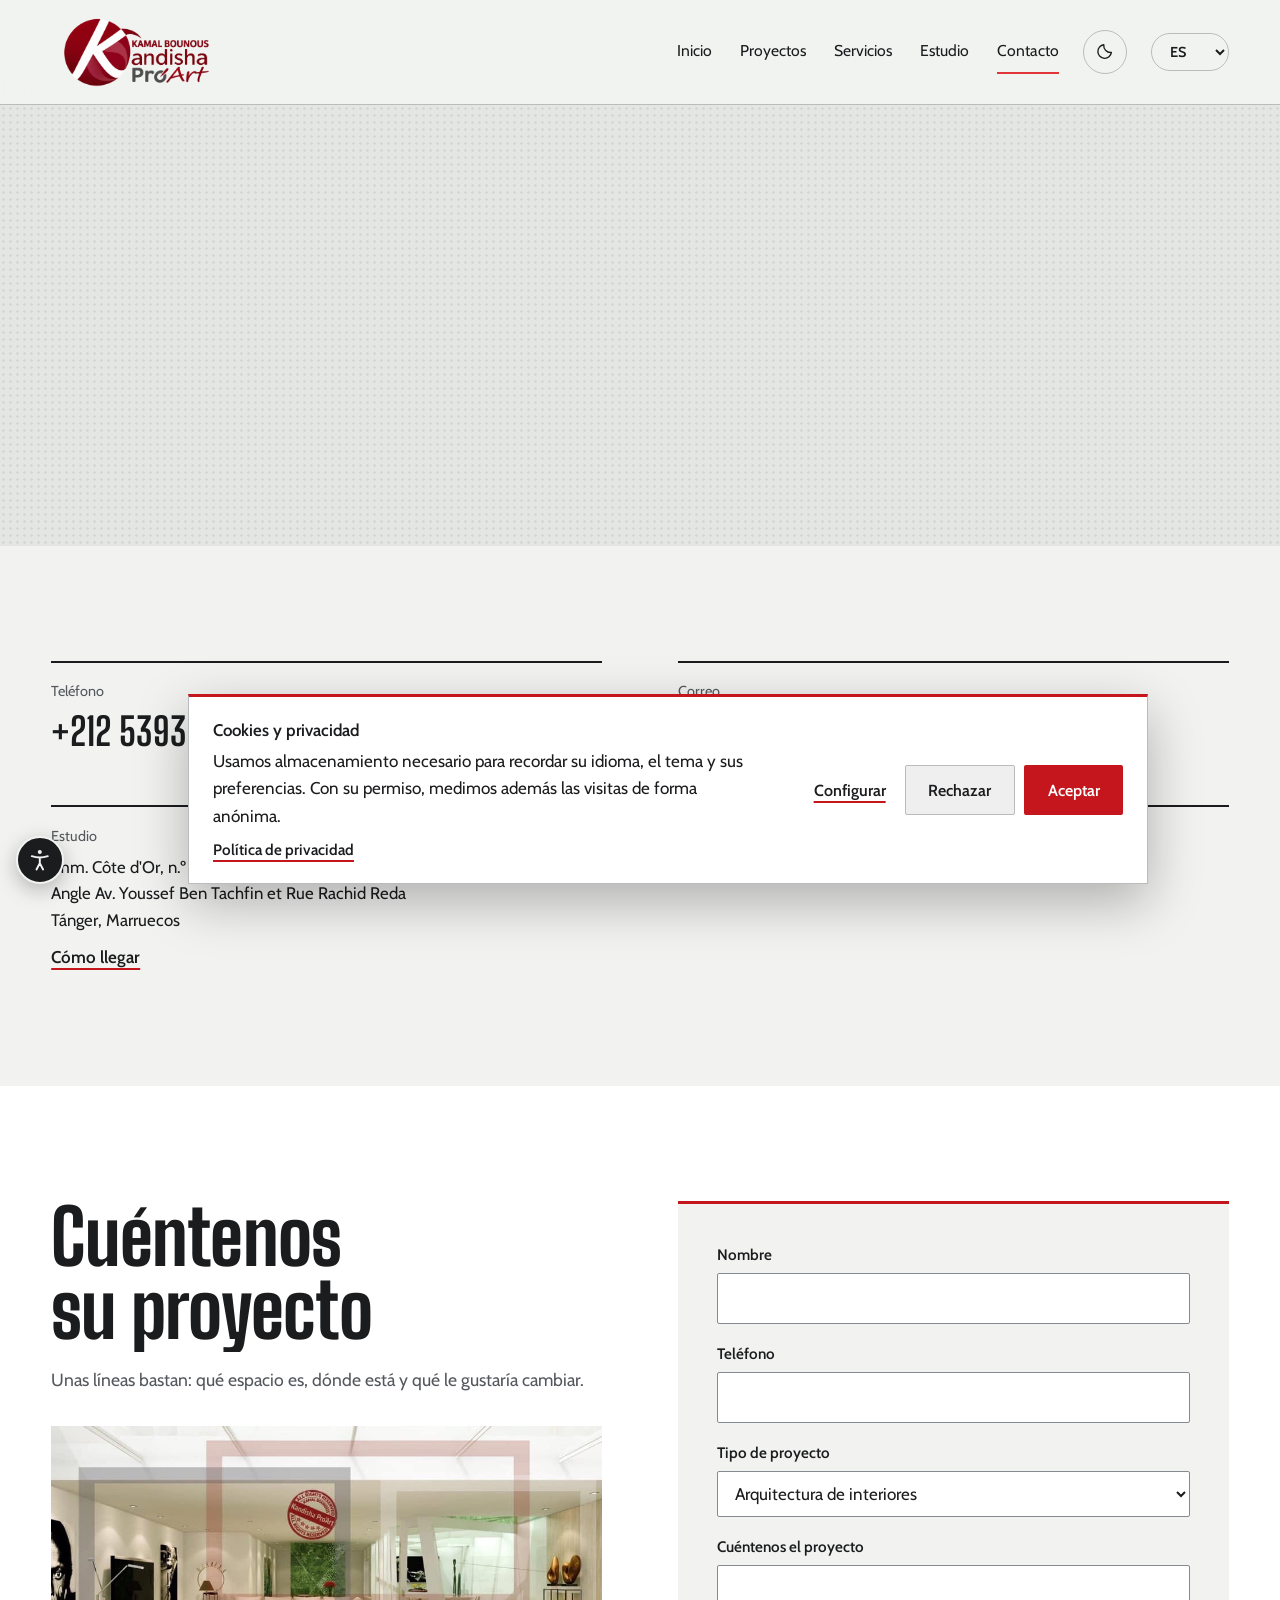
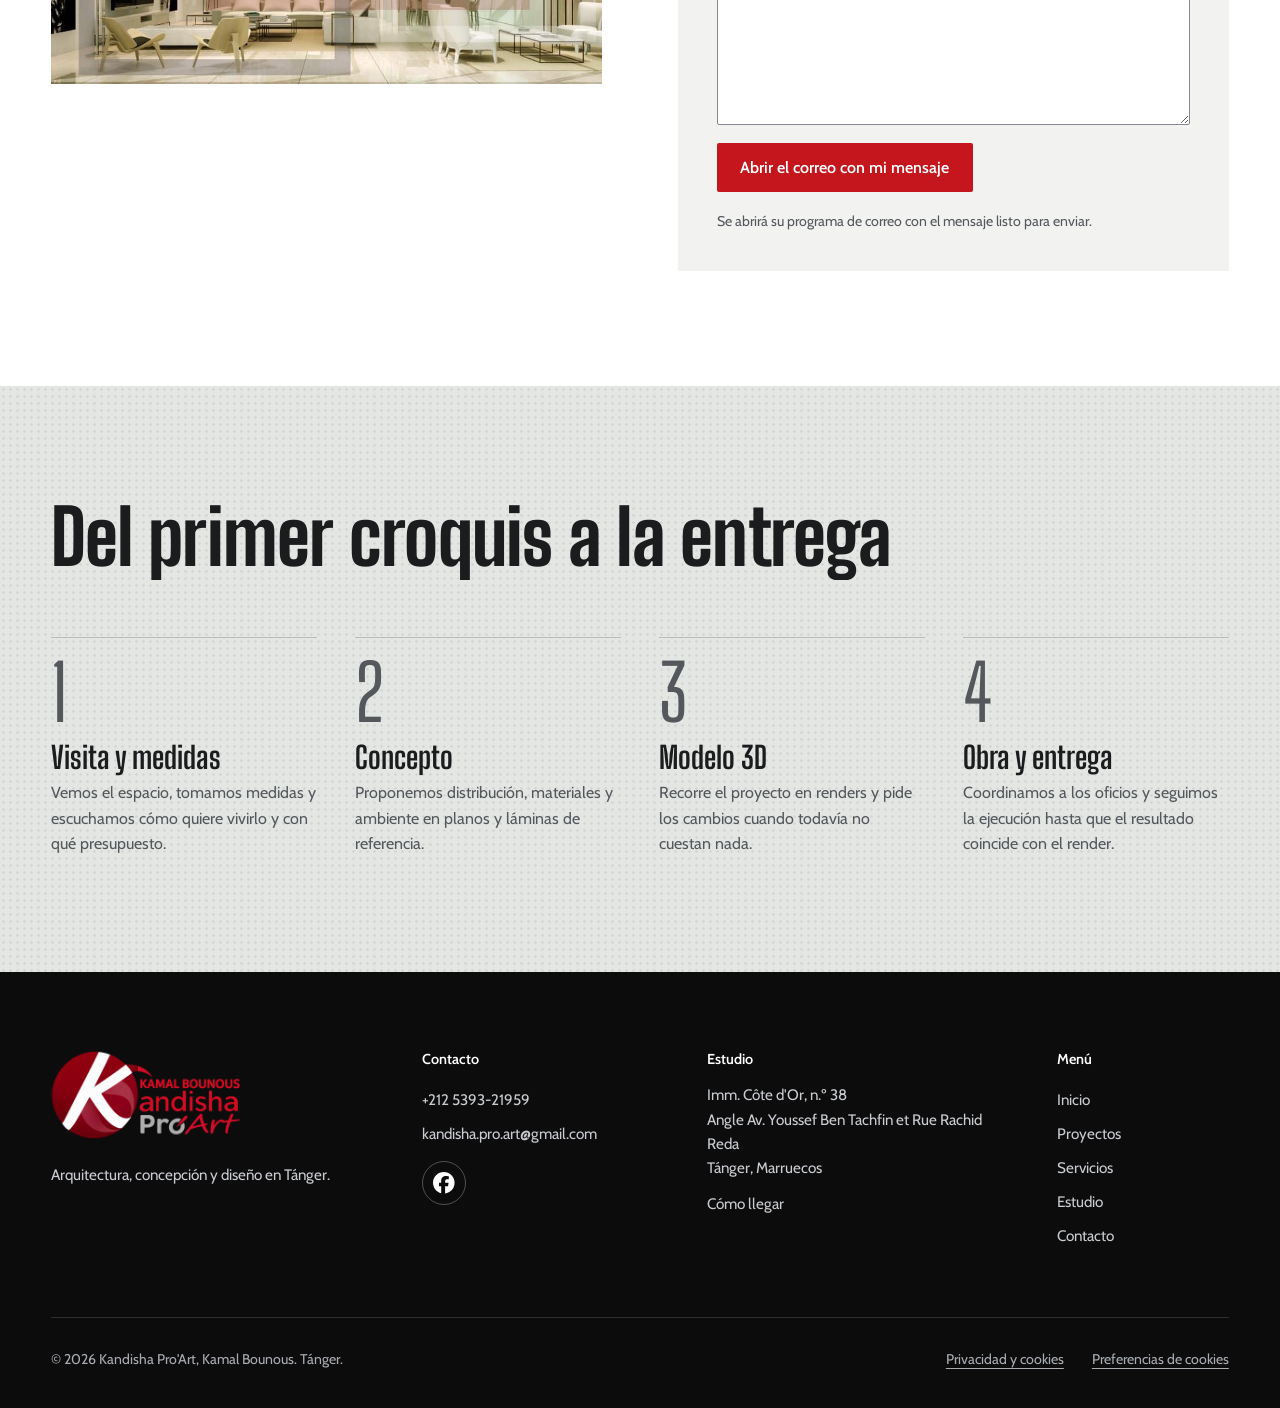
==== commit 95103e16: "Accesibilidad, consentimiento de cookies completo y rediseño de Estudio y Contacto - Botón y panel d" ====
--- a/contacto.html
+++ b/contacto.html
@@ -4,6 +4,7 @@
 <meta charset="utf-8">
 <meta name="viewport" content="width=device-width, initial-scale=1">
 <script src="js/tema.js"></script>
+<script src="js/accesibilidad.js"></script>
 <title>Contacto — Kandisha Pro'Art</title>
 <meta name="description" content="Teléfono, correo y dirección de Kandisha Pro'Art en Tánger.">
 <link rel="preconnect" href="https://fonts.googleapis.com">
@@ -14,7 +15,7 @@
 <script>
 // Decide antes de pintar si hay animaciones y qué entrada toca: carga completa o telón corto
 (function (r) {
-  if (window.matchMedia("(prefers-reduced-motion: reduce)").matches) return;
+  if (window.matchMedia("(prefers-reduced-motion: reduce)").matches || r.classList.contains("acc-quieto")) return;
   var visto = false;
   try { visto = !!sessionStorage.getItem("kandisha-visto"); } catch (e) {}
   r.classList.add("anim", visto ? "entrada-corta" : "entrada-larga");
@@ -67,8 +68,8 @@
     <p data-i18n="con.lead">Llámenos, escríbanos o pase por el estudio. La primera conversación sirve para entender qué necesita.</p>
   </section>
 
-  <section class="seccion contacto">
-    <ul class="contacto-lista">
+  <section class="seccion">
+    <ul class="contacto-lista contacto-tarjetas">
       <li>
         <span data-i18n="con.phone">Teléfono</span>
         <a class="dato" href="tel:+212539321959">+212 5393-21959</a>
@@ -87,6 +88,14 @@
         <a class="enlace" href="https://www.facebook.com/KandishaProArt/" target="_blank" rel="noopener">KandishaProArt</a>
       </li>
     </ul>
+  </section>
+
+  <section class="seccion seccion-blanca contacto">
+    <div class="contacto-intro">
+      <h2 data-i18n="hero.cta">Cuéntenos su proyecto</h2>
+      <p data-i18n="con.form.p">Unas líneas bastan: qué espacio es, dónde está y qué le gustaría cambiar.</p>
+      <img loading="lazy" src="assets/proyectos/salon-abierto.jpg" width="960" height="450" alt="Salón diáfano con jardín vertical">
+    </div>
 
     <form class="formulario" id="formulario" novalidate>
       <div class="campo">
@@ -117,6 +126,16 @@
       <p class="form-nota" data-i18n="form.note">Se abrirá su programa de correo con el mensaje listo para enviar.</p>
     </form>
   </section>
+
+  <section class="seccion malla">
+    <h2 data-i18n="proc.title">Del primer croquis a la entrega</h2>
+    <ol class="pasos">
+      <li><h3 data-i18n="proc.1.t">Visita y medidas</h3><p data-i18n="proc.1.d">Vemos el espacio, tomamos medidas y escuchamos cómo quiere vivirlo y con qué presupuesto.</p></li>
+      <li><h3 data-i18n="proc.2.t">Concepto</h3><p data-i18n="proc.2.d">Proponemos distribución, materiales y ambiente en planos y láminas de referencia.</p></li>
+      <li><h3 data-i18n="proc.3.t">Modelo 3D</h3><p data-i18n="proc.3.d">Recorre el proyecto en renders y pide los cambios cuando todavía no cuestan nada.</p></li>
+      <li><h3 data-i18n="proc.4.t">Obra y entrega</h3><p data-i18n="proc.4.d">Coordinamos a los oficios y seguimos la ejecución hasta que el resultado coincide con el render.</p></li>
+    </ol>
+  </section>
 </main>
 
 <footer class="pie">
@@ -131,7 +150,7 @@
       <h2 class="pie-titulo" data-i18n="nav.contact">Contacto</h2>
       <a href="tel:+212539321959">+212 5393-21959</a>
       <a href="mailto:kandisha.pro.art@gmail.com">kandisha.pro.art@gmail.com</a>
-      <a href="https://www.facebook.com/KandishaProArt/" target="_blank" rel="noopener">Facebook</a>
+      <a class="pie-red" href="https://www.facebook.com/KandishaProArt/" target="_blank" rel="noopener" aria-label="Facebook"><svg viewBox="0 0 24 24" aria-hidden="true"><path d="M9.101 23.691v-7.98H6.627v-3.667h2.474v-1.58c0-4.085 1.848-5.978 5.858-5.978.401 0 .955.042 1.468.103a8.68 8.68 0 0 1 1.141.195v3.325a8.623 8.623 0 0 0-.653-.036 26.805 26.805 0 0 0-.733-.009c-.707 0-1.259.096-1.675.309a1.686 1.686 0 0 0-.679.622c-.258.42-.374.995-.374 1.752v1.297h3.919l-.386 2.103-.287 1.564h-3.246v8.245C19.396 23.238 24 18.179 24 12.044c0-6.627-5.373-12-12-12s-12 5.373-12 12c0 5.628 3.874 10.35 9.101 11.647Z"/></svg></a>
     </div>
     <div>
       <h2 class="pie-titulo" data-i18n="con.addr">Estudio</h2>
@@ -149,20 +168,72 @@
   </div>
   <div class="pie-legal">
     <span data-i18n="foot">© 2026 Kandisha Pro'Art, Kamal Bounous. Tánger.</span>
-    <button type="button" class="pie-cookies" id="cookies-abrir" data-i18n="cook.prefs">Preferencias de cookies</button>
+    <div class="pie-legal-enlaces">
+      <a class="pie-cookies" href="privacidad.html" data-i18n="priv.h1">Privacidad y cookies</a>
+      <button type="button" class="pie-cookies" id="cookies-abrir" data-i18n="cook.prefs">Preferencias de cookies</button>
+    </div>
   </div>
 </footer>
 
 <section class="cookies" id="cookies" data-i18n-aria="cook.title" aria-label="Cookies y privacidad" hidden>
   <div class="cookies-texto">
     <p class="cookies-titulo" data-i18n="cook.title">Cookies y privacidad</p>
-    <p data-i18n="cook.text">Guardamos en su navegador el idioma y el tema que elija. Si lo acepta, medimos también las visitas de forma anónima con Cloudflare Web Analytics.</p>
+    <p data-i18n="cook.text">Usamos almacenamiento necesario para recordar su idioma, el tema y sus preferencias. Con su permiso, medimos además las visitas de forma anónima.</p>
+    <a class="enlace" href="privacidad.html" data-i18n="cook.more">Política de privacidad</a>
   </div>
   <div class="cookies-acciones">
+    <button type="button" class="cookies-enlace" id="cookies-cfg" data-i18n="cook.config">Configurar</button>
     <button type="button" class="boton boton-linea" id="cookies-no" data-i18n="cook.no">Rechazar</button>
     <button type="button" class="boton boton-sello" id="cookies-si" data-i18n="cook.yes">Aceptar</button>
   </div>
 </section>
+
+<dialog class="cookies-config" id="cookies-config" aria-labelledby="cookies-config-titulo">
+  <h2 id="cookies-config-titulo" data-i18n="cook.prefs">Preferencias de cookies</h2>
+  <p data-i18n="cook.cfg.intro">Elija qué permite. Puede cambiarlo cuando quiera desde el pie de cualquier página.</p>
+  <div class="cookies-cat">
+    <div>
+      <h3 data-i18n="cook.nec.t">Necesarias</h3>
+      <p data-i18n="cook.nec.d">Recuerdan su idioma, el tema, las opciones de accesibilidad y esta decisión. No identifican a nadie y no se pueden desactivar.</p>
+    </div>
+    <span class="cookies-fijo" data-i18n="cook.always">Siempre activas</span>
+  </div>
+  <div class="cookies-cat">
+    <div>
+      <h3 id="cookies-estadisticas-titulo" data-i18n="cook.stat.t">Estadísticas</h3>
+      <p data-i18n="cook.stat.d">Cuentan las visitas a cada página con Cloudflare Web Analytics, sin cookies ni perfiles de visitantes.</p>
+    </div>
+    <label class="interruptor">
+      <input type="checkbox" id="cookies-estadisticas" aria-labelledby="cookies-estadisticas-titulo">
+      <span aria-hidden="true"></span>
+    </label>
+  </div>
+  <a class="enlace" href="privacidad.html" data-i18n="cook.more">Política de privacidad</a>
+  <div class="cookies-config-acciones">
+    <button type="button" class="boton boton-linea" id="cookies-cfg-no" data-i18n="cook.no">Rechazar</button>
+    <button type="button" class="boton boton-linea" id="cookies-cfg-guardar" data-i18n="cook.save">Guardar selección</button>
+    <button type="button" class="boton boton-sello" id="cookies-cfg-si" data-i18n="cook.yes">Aceptar</button>
+  </div>
+</dialog>
+
+<div class="acc" id="acc">
+  <button type="button" class="acc-boton" id="acc-boton" aria-expanded="false" aria-controls="acc-panel" data-i18n-aria="acc.open" aria-label="Opciones de accesibilidad">
+    <svg viewBox="0 0 24 24" aria-hidden="true"><circle cx="12" cy="4.6" r="1.9"/><path d="M4.5 8.6c2.5.8 5 1.2 7.5 1.2s5-.4 7.5-1.2M12 9.8v5.4m0 0-3.1 5.9m3.1-5.9 3.1 5.9"/></svg>
+  </button>
+  <div class="acc-panel" id="acc-panel" role="group" aria-labelledby="acc-titulo" hidden>
+    <p class="acc-titulo" id="acc-titulo" data-i18n="acc.title">Accesibilidad</p>
+    <p class="acc-etiqueta" id="acc-texto-etiqueta" data-i18n="acc.text">Tamaño del texto</p>
+    <div class="acc-tamanos" role="group" aria-labelledby="acc-texto-etiqueta">
+      <button type="button" data-acc-texto="0" aria-pressed="true" data-i18n="acc.t0">Normal</button>
+      <button type="button" data-acc-texto="1" aria-pressed="false" data-i18n="acc.t1">Grande</button>
+      <button type="button" data-acc-texto="2" aria-pressed="false" data-i18n="acc.t2">Muy grande</button>
+    </div>
+    <button type="button" class="acc-opcion" data-acc="contraste" aria-pressed="false" data-i18n="acc.contrast">Alto contraste</button>
+    <button type="button" class="acc-opcion" data-acc="enlaces" aria-pressed="false" data-i18n="acc.links">Subrayar enlaces</button>
+    <button type="button" class="acc-opcion" data-acc="quieto" aria-pressed="false" data-i18n="acc.motion">Detener animaciones</button>
+    <button type="button" class="acc-reset" id="acc-reset" data-i18n="acc.reset">Restablecer</button>
+  </div>
+</div>
 
 <script src="js/textos-fr.js" defer></script>
 <script src="js/textos-ar.js" defer></script>
--- a/css/styles.css
+++ b/css/styles.css
@@ -815,3 +815,205 @@
   .pie-columnas > div > a:not(.pie-logo-enlace), .pie-nav a { min-height: 2.75rem; display: flex; align-items: center; }
   .pie-cookies { min-height: 2.75rem; }
 }
+
+/* ---------- Estudio: cifras y principios en fichas ---------- */
+
+.cifras { padding-block: clamp(2.5rem, 6vw, 4.5rem); }
+.cifras .datos { display: grid; grid-template-columns: repeat(3, minmax(0, 1fr)); gap: 2rem clamp(1.5rem, 4vw, 4rem); margin: 0; }
+.cifras .datos > div { border-inline-start: 2px solid var(--sello-claro); padding-inline-start: 1.25rem; }
+.cifras .datos dd { max-width: 24ch; }
+.principios-fichas > div { border-top: 2px solid var(--tinta); padding-top: 1.25rem; }
+
+/* ---------- Contacto: datos en tarjetas y formulario con presentación ---------- */
+
+.contacto-tarjetas { grid-template-columns: repeat(2, minmax(0, 1fr)); gap: clamp(2rem, 4vw, 3.5rem) clamp(2rem, 6vw, 6rem); }
+.contacto-tarjetas > li { border-top: 2px solid var(--tinta); padding-top: 1.1rem; }
+.contacto-tarjetas > li > span { margin-bottom: 0.35rem; }
+.contacto-intro { display: grid; gap: 1.25rem; align-content: start; }
+.contacto-intro p { color: var(--tinta-suave); font-size: 1.1rem; }
+.contacto-intro img { width: 100%; height: auto; margin-top: 0.75rem; background: var(--cal-2); }
+.seccion-blanca .formulario { background: var(--fondo); }
+.seccion-blanca .formulario input, .seccion-blanca .formulario select, .seccion-blanca .formulario textarea { background: var(--superficie); }
+
+@media (max-width: 60rem) {
+  .cifras .datos { grid-template-columns: minmax(0, 1fr); }
+}
+@media (max-width: 38rem) {
+  .contacto-tarjetas { grid-template-columns: minmax(0, 1fr); }
+}
+
+/* ---------- Pie: red social y enlaces legales ---------- */
+
+.pie-columnas > div > a.pie-red {
+  display: grid;
+  place-items: center;
+  width: 2.75rem;
+  height: 2.75rem;
+  margin-top: 0.6rem;
+  padding: 0;
+  border: 1px solid rgba(255, 255, 255, 0.28);
+  border-radius: 50%;
+  color: #fff;
+}
+.pie-red svg { width: 1.35rem; height: 1.35rem; fill: currentColor; }
+.pie-columnas > div > a.pie-red:hover { background: #fff; color: #0c0c0d; text-decoration: none; }
+.pie-legal-enlaces { display: flex; flex-wrap: wrap; gap: 0 1.75rem; }
+
+/* ---------- Cookies: aviso con tres opciones y panel de preferencias ---------- */
+
+.cookies-texto .enlace { display: inline-block; margin-top: 0.5rem; font-size: 0.95rem; }
+.cookies-acciones { align-items: center; }
+.cookies-enlace {
+  font: 600 1rem var(--texto);
+  color: var(--tinta);
+  background: none;
+  border: 0;
+  padding: 0.9rem 0.6rem;
+  cursor: pointer;
+  text-decoration: underline;
+  text-decoration-color: var(--sello);
+  text-decoration-thickness: 2px;
+  text-underline-offset: 0.3em;
+}
+.cookies-enlace:hover { color: var(--acento); }
+
+.cookies-config {
+  width: min(36rem, calc(100vw - 2rem));
+  max-height: calc(100dvh - 2rem);
+  overflow-y: auto;
+  padding: clamp(1.5rem, 4vw, 2.25rem);
+  border: 1px solid var(--borde-contraste);
+  border-top: 3px solid var(--sello);
+  background: var(--superficie);
+  color: var(--tinta);
+}
+.cookies-config::backdrop { background: rgba(12, 12, 13, 0.72); }
+.cookies-config h2 { font-size: 2.25rem; line-height: 1; margin-bottom: 0.75rem; }
+.cookies-config > p { color: var(--tinta-suave); }
+.cookies-cat {
+  display: flex;
+  align-items: center;
+  justify-content: space-between;
+  gap: 1.5rem;
+  padding: 1.1rem 0;
+  border-bottom: 1px solid var(--cal-2);
+}
+.cookies-cat:first-of-type { margin-top: 1.25rem; border-top: 1px solid var(--borde-contraste); }
+.cookies-cat h3 { font: 600 1.1rem/1.3 var(--texto); margin-bottom: 0.25rem; }
+.cookies-cat p { font-size: 0.95rem; color: var(--tinta-suave); }
+.cookies-fijo { flex: none; font-size: 0.88rem; font-weight: 600; color: var(--tinta-suave); }
+.cookies-config > .enlace { display: inline-block; margin-top: 1.25rem; }
+.cookies-config-acciones { display: flex; flex-wrap: wrap; justify-content: flex-end; gap: 0.6rem; margin-top: 1.5rem; }
+
+.interruptor { position: relative; flex: none; width: 3.25rem; height: 1.85rem; cursor: pointer; }
+.interruptor input { position: absolute; inset: 0; width: 100%; height: 100%; margin: 0; opacity: 0; cursor: pointer; }
+.interruptor span { position: absolute; inset: 0; border-radius: 999px; background: var(--borde-campo); transition: background-color 0.2s; }
+.interruptor span::after {
+  content: "";
+  position: absolute;
+  top: 0.2rem;
+  left: 0.2rem;
+  width: 1.45rem;
+  height: 1.45rem;
+  border-radius: 50%;
+  background: #fff;
+  transition: transform 0.2s;
+}
+.interruptor input:checked + span { background: var(--sello); }
+.interruptor input:checked + span::after { transform: translateX(1.4rem); }
+.interruptor input:focus-visible + span { outline: 3px solid var(--sello-claro); outline-offset: 3px; }
+
+/* ---------- Accesibilidad: botón fijo y panel ---------- */
+
+.acc { position: fixed; inset-block-end: 1rem; inset-inline-start: 1rem; z-index: 55; }
+.acc-boton {
+  display: grid;
+  place-items: center;
+  width: 3rem;
+  height: 3rem;
+  padding: 0;
+  border: 2px solid var(--fondo);
+  border-radius: 50%;
+  background: var(--tinta);
+  color: var(--fondo);
+  cursor: pointer;
+  box-shadow: 0 6px 20px rgba(0, 0, 0, 0.25);
+}
+.acc-boton:hover { background: var(--sello); color: #fff; }
+.acc-boton svg { width: 1.6rem; height: 1.6rem; fill: none; stroke: currentColor; stroke-width: 1.8; stroke-linecap: round; stroke-linejoin: round; }
+.acc-boton circle { fill: currentColor; stroke: none; }
+.acc-panel {
+  position: absolute;
+  inset-block-end: calc(100% + 0.6rem);
+  inset-inline-start: 0;
+  display: grid;
+  gap: 0.5rem;
+  width: min(19rem, calc(100vw - 2rem));
+  padding: 1.1rem;
+  background: var(--superficie);
+  color: var(--tinta);
+  border: 1px solid var(--borde-contraste);
+  border-top: 3px solid var(--sello);
+  box-shadow: 0 18px 50px rgba(0, 0, 0, 0.28);
+}
+.acc-panel[hidden] { display: none; }
+.acc-titulo { font-weight: 600; font-size: 1.1rem; }
+.acc-etiqueta { font-size: 0.9rem; color: var(--tinta-suave); margin-top: 0.25rem; }
+.acc-tamanos { display: grid; grid-template-columns: repeat(3, minmax(0, 1fr)); gap: 0.35rem; margin-bottom: 0.4rem; }
+.acc-tamanos button, .acc-opcion, .acc-reset {
+  font: 600 0.95rem var(--texto);
+  color: var(--tinta);
+  background: none;
+  border: 1.5px solid var(--borde-contraste);
+  border-radius: 2px;
+  min-height: 2.75rem;
+  padding: 0.5rem 0.75rem;
+  cursor: pointer;
+}
+.acc-opcion { display: flex; align-items: center; justify-content: space-between; gap: 1rem; text-align: start; }
+.acc-opcion::after { content: ""; flex: none; width: 1rem; height: 1rem; border: 1.5px solid currentColor; border-radius: 50%; }
+.acc-tamanos button:hover, .acc-opcion:hover { border-color: var(--tinta); }
+.acc-tamanos button[aria-pressed="true"], .acc-opcion[aria-pressed="true"] { background: var(--tinta); border-color: var(--tinta); color: var(--fondo); }
+.acc-opcion[aria-pressed="true"]::after { background: var(--sello-claro); border-color: var(--sello-claro); }
+.acc-reset { border-color: transparent; text-decoration: underline; text-underline-offset: 0.25em; justify-self: start; padding-inline: 0; }
+
+/* Preferencias aplicadas */
+html.acc-texto-1 { font-size: 112.5%; }
+html.acc-texto-2 { font-size: 125%; }
+html.acc-contraste {
+  --tinta: #000; --tinta-suave: #1b1c1e; --fondo: #fff; --superficie: #fff; --malla-fondo: #fff; --malla-punto: transparent;
+  --cal-2: #54585d; --borde-contraste: #000; --borde-campo: #000; --acento: #8f0611; --cabecera-fondo: #fff;
+}
+html.acc-contraste[data-tema="dark"] {
+  --tinta: #fff; --tinta-suave: #f2f3f1; --fondo: #000; --superficie: #000; --malla-fondo: #000;
+  --cal-2: #bfc3c8; --borde-contraste: #fff; --borde-campo: #fff; --acento: #ffb3b5; --cabecera-fondo: #000;
+}
+html.acc-contraste .pie, html.acc-contraste .pie-legal { color: #fff; }
+html.acc-enlaces a:not(.boton):not(.marca):not(.pie-logo-enlace):not(.pie-red) { text-decoration: underline; text-underline-offset: 0.25em; }
+html.acc-quieto *, html.acc-quieto *::before, html.acc-quieto *::after { animation: none !important; transition: none !important; }
+html.acc-quieto { scroll-behavior: auto; }
+
+/* ---------- Página legal ---------- */
+
+.legal { max-width: calc(46rem + 2 * var(--lado)); }
+.legal h2 { font-size: clamp(1.75rem, 3vw, 2.4rem); font-weight: 700; line-height: 1; margin: 2.75rem 0 0.75rem; }
+.legal h2:first-child { margin-top: 0; }
+.legal p { max-width: 68ch; }
+.legal-fecha { margin-top: 3rem; padding-top: 1.25rem; border-top: 1px solid var(--borde-contraste); font-size: 0.92rem; color: var(--tinta-suave); }
+:lang(ar) .legal h2, :lang(ar) .cookies-config h2 { font-size: 1.6rem; line-height: 1.4; }
+
+/* El aviso de cookies deja libre el botón de accesibilidad */
+@media (min-width: 46.001rem) {
+  .cookies { inset-inline-start: calc(var(--borde) + 3.5rem); }
+}
+@media (max-width: 46rem) {
+  .cookies-acciones { flex-wrap: wrap; }
+  .cookies-enlace { flex-basis: 100%; text-align: start; padding-inline: 0; }
+  .cookies:not([hidden]) ~ .acc { inset-block-end: auto; inset-block-start: calc(var(--cabecera-alto) + 0.75rem); }
+  .cookies:not([hidden]) ~ .acc .acc-panel { inset-block-end: auto; inset-block-start: calc(100% + 0.6rem); }
+  .cookies-cat { align-items: flex-start; }
+  .cookies-config-acciones .boton { flex: 1 1 100%; }
+}
+.pie a.pie-cookies { text-decoration: underline; }
+.acc-panel { width: min(21.5rem, calc(100vw - 2rem)); }
+.acc-reset { border: 0; padding-block: 0.6rem; }
